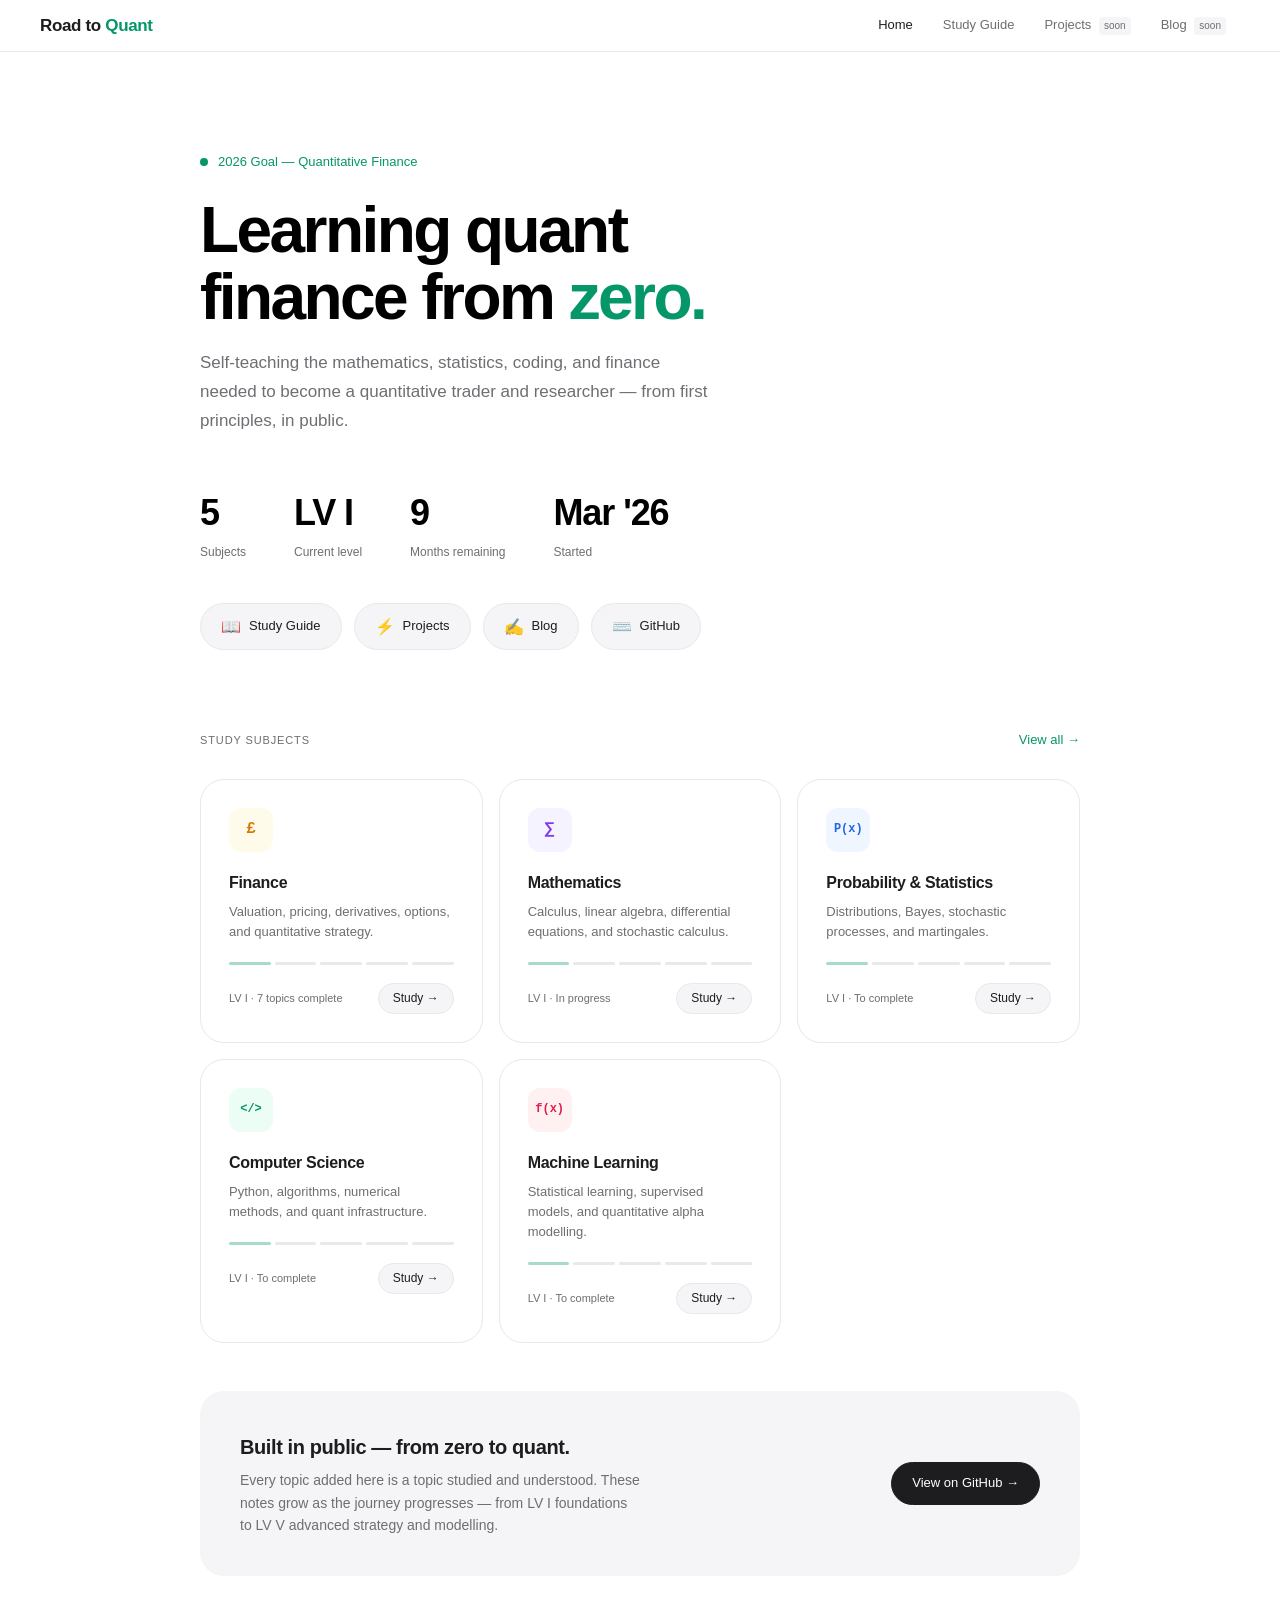
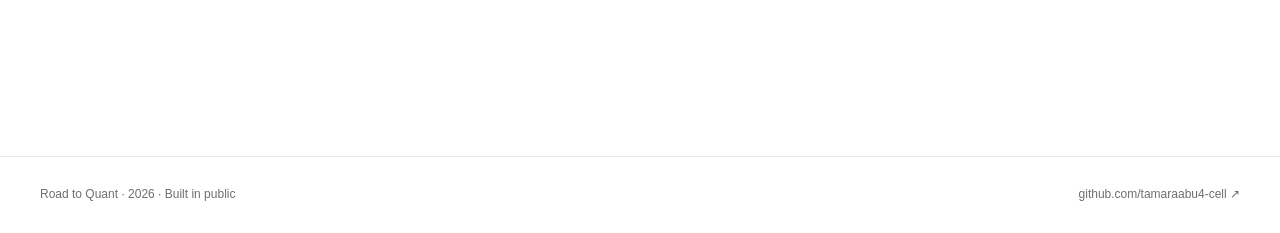
==== index.html @ a5d59e6a "updates" ====
<!DOCTYPE html>
<html lang="en">
<head>
<meta charset="UTF-8">
<meta name="viewport" content="width=device-width, initial-scale=1.0">
<title>Road to Quant — 2026</title>
<link rel="stylesheet" href="style.css">
<style>
  .hero { padding: 100px 0 80px; }
  .hero-kicker { display: flex; align-items: center; gap: 10px; margin-bottom: 24px; }
  .kicker-dot { width: 8px; height: 8px; border-radius: 50%; background: var(--green); }
  .kicker-text { font-size: 13px; font-weight: 500; color: var(--green); }
  .hero-sub { max-width: 520px; margin-top: 18px; }

  .stats-row { display: flex; gap: 48px; margin-top: 48px; flex-wrap: wrap; }
  .stat-item {}
  .stat-number { font-size: 36px; font-weight: 600; letter-spacing: -0.03em; color: var(--black); }
  .stat-label { font-size: 12px; color: var(--subtle); margin-top: 2px; }

  .subjects-section { padding: 0 0 100px; }
  .section-header { display: flex; align-items: baseline; justify-content: space-between; margin-bottom: 28px; }

  .subject-grid { display: grid; grid-template-columns: repeat(auto-fill, minmax(280px, 1fr)); gap: 16px; }
  .subject-card {
    background: var(--white);
    border: 0.5px solid var(--light);
    border-radius: var(--r-xl);
    padding: 28px;
    display: block;
    text-decoration: none;
    transition: box-shadow 0.2s, transform 0.2s, border-color 0.2s;
    cursor: pointer;
  }
  .subject-card:hover { box-shadow: var(--shadow-md); transform: translateY(-3px); border-color: var(--mid); }

  .s-icon {
    width: 44px; height: 44px;
    border-radius: 12px;
    display: flex; align-items: center; justify-content: center;
    font-size: 16px; font-weight: 600;
    font-family: var(--font-mono);
    margin-bottom: 18px;
  }
  .s-name { font-size: 16px; font-weight: 600; letter-spacing: -0.02em; margin-bottom: 6px; }
  .s-desc { font-size: 13px; color: var(--subtle); line-height: 1.55; margin-bottom: 20px; }

  .level-bar { display: flex; gap: 4px; margin-bottom: 18px; }
  .lv { height: 3px; flex: 1; border-radius: 2px; background: var(--light); }
  .lv.on { background: var(--green); }
  .lv.partial { background: var(--green); opacity: 0.35; }

  .s-foot { display: flex; align-items: center; justify-content: space-between; }
  .s-progress { font-size: 11px; color: var(--subtle); }
  .s-cta {
    font-size: 12px; font-weight: 500;
    color: var(--body); padding: 5px 14px;
    border: 0.5px solid var(--light);
    border-radius: 980px;
    background: var(--off-white);
    transition: background 0.15s;
  }
  .subject-card:hover .s-cta { background: var(--light); }

  .quick-links { display: flex; gap: 12px; flex-wrap: wrap; margin-top: 28px; }
  .quick-link {
    display: flex; align-items: center; gap: 8px;
    padding: 10px 20px;
    background: var(--off-white);
    border-radius: var(--r-xl);
    font-size: 13px; font-weight: 500;
    color: var(--body);
    border: 0.5px solid var(--light);
    transition: background 0.15s, border-color 0.15s;
    cursor: pointer;
  }
  .quick-link:hover { background: var(--light); border-color: var(--mid); }
  .ql-icon { font-size: 16px; }

  .callout {
    background: var(--off-white);
    border-radius: var(--r-xl);
    padding: 40px;
    display: flex;
    align-items: center;
    justify-content: space-between;
    gap: 24px;
    margin-bottom: 80px;
    flex-wrap: wrap;
  }
  .callout-text h3 { font-size: 20px; font-weight: 600; letter-spacing: -0.02em; margin-bottom: 6px; }
  .callout-text p { font-size: 14px; color: var(--subtle); max-width: 400px; line-height: 1.6; }
</style>
</head>
<body>

<!-- Navigation -->
<nav class="nav">
  <div class="nav-logo">Road to <span>Quant</span></div>
  <div class="nav-links">
    <a class="nav-link active" href="index.html">Home</a>
    <a class="nav-link" href="study-guide/study-guide.html">Study Guide</a>
    <a class="nav-link" href="projects.html">Projects <span class="nav-badge">soon</span></a>
    <a class="nav-link" href="blog.html">Blog <span class="nav-badge">soon</span></a>
  </div>
</nav>

<!-- Hero -->
<div class="container">
  <section class="hero">
    <div class="hero-kicker">
      <div class="kicker-dot"></div>
      <span class="kicker-text">2026 Goal — Quantitative Finance</span>
    </div>
    <h1 class="display">Learning quant<br>finance from <em>zero.</em></h1>
    <p class="body-lg hero-sub">
      Self-teaching the mathematics, statistics, coding, and finance needed to become a quantitative trader and researcher — from first principles, in public.
    </p>
    <div class="stats-row">
      <div class="stat-item">
        <div class="stat-number">5</div>
        <div class="stat-label">Subjects</div>
      </div>
      <div class="stat-item">
        <div class="stat-number">LV I</div>
        <div class="stat-label">Current level</div>
      </div>
      <div class="stat-item">
        <div class="stat-number">9</div>
        <div class="stat-label">Months remaining</div>
      </div>
      <div class="stat-item">
        <div class="stat-number">Mar '26</div>
        <div class="stat-label">Started</div>
      </div>
    </div>
    <div class="quick-links" style="margin-top:40px">
      <a class="quick-link" href="study-guide/study-guide.html"><span class="ql-icon">📖</span> Study Guide</a>
      <a class="quick-link" href="projects.html"><span class="ql-icon">⚡</span> Projects</a>
      <a class="quick-link" href="blog.html"><span class="ql-icon">✍️</span> Blog</a>
      <a class="quick-link" href="https://github.com/tamaraabu4-cell/quant-study-notes" target="_blank"><span class="ql-icon">⌨️</span> GitHub</a>
    </div>
  </section>
</div>

<!-- Subject Grid -->
<div class="container">
  <section class="subjects-section">
    <div class="section-header">
      <p class="label">Study subjects</p>
      <a href="study-guide/study-guide.html" style="font-size:13px;color:var(--green);font-weight:500">View all →</a>
    </div>

    <div class="subject-grid">

      <!-- Finance -->
      <a class="subject-card" href="study-guide/Finance/finance-lv1.html">
        <div class="s-icon" style="background:#fffbeb;color:#d97706">£</div>
        <div class="s-name">Finance</div>
        <div class="s-desc">Valuation, pricing, derivatives, options, and quantitative strategy.</div>
        <div class="level-bar">
          <div class="lv partial"></div>
          <div class="lv"></div>
          <div class="lv"></div>
          <div class="lv"></div>
          <div class="lv"></div>
        </div>
        <div class="s-foot">
          <span class="s-progress">LV I · 7 topics complete</span>
          <span class="s-cta">Study →</span>
        </div>
      </a>

      <!-- Maths -->
      <a class="subject-card" href="study-guide/Maths/maths-lv1.html">
        <div class="s-icon" style="background:#f5f3ff;color:#7c3aed">∑</div>
        <div class="s-name">Mathematics</div>
        <div class="s-desc">Calculus, linear algebra, differential equations, and stochastic calculus.</div>
        <div class="level-bar">
          <div class="lv partial"></div>
          <div class="lv"></div>
          <div class="lv"></div>
          <div class="lv"></div>
          <div class="lv"></div>
        </div>
        <div class="s-foot">
          <span class="s-progress">LV I · In progress</span>
          <span class="s-cta">Study →</span>
        </div>
      </a>

      <!-- Probability -->
      <a class="subject-card" href="study-guide/study-guide.html">
        <div class="s-icon" style="background:#eff6ff;color:#2563eb;font-size:12px">P(x)</div>
        <div class="s-name">Probability & Statistics</div>
        <div class="s-desc">Distributions, Bayes, stochastic processes, and martingales.</div>
        <div class="level-bar">
          <div class="lv partial"></div>
          <div class="lv"></div>
          <div class="lv"></div>
          <div class="lv"></div>
          <div class="lv"></div>
        </div>
        <div class="s-foot">
          <span class="s-progress">LV I · To complete</span>
          <span class="s-cta">Study →</span>
        </div>
      </a>

      <!-- CS -->
      <a class="subject-card" href="study-guide/study-guide.html">
        <div class="s-icon" style="background:#ecfdf5;color:#059669;font-size:12px">&lt;/&gt;</div>
        <div class="s-name">Computer Science</div>
        <div class="s-desc">Python, algorithms, numerical methods, and quant infrastructure.</div>
        <div class="level-bar">
          <div class="lv partial"></div>
          <div class="lv"></div>
          <div class="lv"></div>
          <div class="lv"></div>
          <div class="lv"></div>
        </div>
        <div class="s-foot">
          <span class="s-progress">LV I · To complete</span>
          <span class="s-cta">Study →</span>
        </div>
      </a>

      <!-- ML -->
      <a class="subject-card" href="study-guide/study-guide.html">
        <div class="s-icon" style="background:#fff1f2;color:#e11d48;font-size:12px">f(x)</div>
        <div class="s-name">Machine Learning</div>
        <div class="s-desc">Statistical learning, supervised models, and quantitative alpha modelling.</div>
        <div class="level-bar">
          <div class="lv partial"></div>
          <div class="lv"></div>
          <div class="lv"></div>
          <div class="lv"></div>
          <div class="lv"></div>
        </div>
        <div class="s-foot">
          <span class="s-progress">LV I · To complete</span>
          <span class="s-cta">Study →</span>
        </div>
      </a>

    </div>

    <!-- Callout -->
    <div class="callout" style="margin-top:48px">
      <div class="callout-text">
        <h3>Built in public — from zero to quant.</h3>
        <p>Every topic added here is a topic studied and understood. These notes grow as the journey progresses — from LV I foundations to LV V advanced strategy and modelling.</p>
      </div>
      <a class="btn btn-primary" href="https://github.com/tamaraabu4-cell/quant-study-notes" target="_blank">View on GitHub →</a>
    </div>

  </section>
</div>

<!-- Footer -->
<footer class="footer">
  <span>Road to Quant · 2026 · Built in public</span>
  <a href="https://github.com/tamaraabu4-cell/quant-study-notes" target="_blank">github.com/tamaraabu4-cell ↗</a>
</footer>

</body>
</html>
---- style.css ----
/* =====================================================
   Road to Quant — Shared Design System
   Apple-inspired: clean, minimal, intentional
   ===================================================== */



:root {
  --font:       'DM Sans', -apple-system, BlinkMacSystemFont, sans-serif;
  --font-mono:  'DM Mono', 'Courier New', monospace;

  --white:      #ffffff;
  --off-white:  #f5f5f7;
  --light:      #e8e8ed;
  --mid:        #d2d2d7;
  --subtle:     #6e6e73;
  --body:       #1d1d1f;
  --black:      #000000;

  --green:      #059669;
  --green-bg:   #ecfdf5;
  --green-dark: #065f46;

  --amber:      #d97706;
  --amber-bg:   #fffbeb;

  --blue:       #2563eb;
  --blue-bg:    #eff6ff;

  --purple:     #7c3aed;
  --purple-bg:  #f5f3ff;

  --red:        #dc2626;
  --red-bg:     #fef2f2;

  --r-sm:  6px;
  --r-md:  10px;
  --r-lg:  16px;
  --r-xl:  24px;

  --shadow-sm:  0 1px 2px rgba(0,0,0,0.05);
  --shadow-md:  0 4px 16px rgba(0,0,0,0.08);
  --shadow-lg:  0 12px 40px rgba(0,0,0,0.10);
}

@media (prefers-color-scheme: dark) {
  :root {
    --white:     #1c1c1e;
    --off-white: #2c2c2e;
    --light:     #3a3a3c;
    --mid:       #48484a;
    --subtle:    #98989d;
    --body:      #f5f5f7;
    --black:     #ffffff;
    --green-bg:  #022c22;
    --green:     #34d399;
    --green-dark:#6ee7b7;
    --amber-bg:  #1c1200;
    --blue-bg:   #0d1b3e;
    --purple-bg: #1e0e3e;
    --red-bg:    #1c0505;
  }
}

/* ── Reset ── */
*, *::before, *::after { box-sizing: border-box; margin: 0; padding: 0; }
html { scroll-behavior: smooth; }
body {
  font-family: var(--font);
  background: var(--white);
  color: var(--body);
  font-size: 15px;
  line-height: 1.6;
  -webkit-font-smoothing: antialiased;
}
a { color: inherit; text-decoration: none; }
button { font-family: var(--font); cursor: pointer; border: none; background: none; }
img { max-width: 100%; }

/* ── Navigation ── */
.nav {
  position: sticky;
  top: 0;
  z-index: 200;
  background: rgba(255,255,255,0.85);
  backdrop-filter: saturate(180%) blur(20px);
  -webkit-backdrop-filter: saturate(180%) blur(20px);
  border-bottom: 0.5px solid var(--light);
  height: 52px;
  display: flex;
  align-items: center;
  padding: 0 40px;
  gap: 0;
}
@media (prefers-color-scheme: dark) {
  .nav { background: rgba(28,28,30,0.85); }
}
.nav-logo {
  font-size: 17px;
  font-weight: 600;
  letter-spacing: -0.02em;
  color: var(--body);
  margin-right: auto;
}
.nav-logo span { color: var(--green); }
.nav-links { display: flex; gap: 2px; }
.nav-link {
  padding: 6px 14px;
  font-size: 13px;
  font-weight: 400;
  color: var(--subtle);
  border-radius: var(--r-md);
  transition: background 0.15s, color 0.15s;
}
.nav-link:hover { background: var(--off-white); color: var(--body); }
.nav-link.active { color: var(--body); font-weight: 500; }
.nav-badge {
  display: inline-block;
  font-size: 10px;
  padding: 1px 5px;
  border-radius: 4px;
  background: var(--off-white);
  color: var(--subtle);
  margin-left: 4px;
  vertical-align: middle;
}

/* ── Page container ── */
.container { max-width: 960px; margin: 0 auto; padding: 0 40px; }
.container-wide { max-width: 1100px; margin: 0 auto; padding: 0 40px; }

/* ── Section spacing ── */
.section { padding: 80px 0; }
.section-sm { padding: 48px 0; }

/* ── Typography ── */
.display {
  font-size: clamp(40px, 6vw, 64px);
  font-weight: 600;
  letter-spacing: -0.04em;
  line-height: 1.05;
  color: var(--black);
}
.display em { font-style: normal; color: var(--green); }
.headline {
  font-size: clamp(28px, 4vw, 40px);
  font-weight: 600;
  letter-spacing: -0.03em;
  line-height: 1.15;
  color: var(--black);
}
.title {
  font-size: 22px;
  font-weight: 600;
  letter-spacing: -0.02em;
  color: var(--body);
}
.label {
  font-size: 11px;
  font-weight: 500;
  text-transform: uppercase;
  letter-spacing: 0.08em;
  color: var(--subtle);
}
.body-lg { font-size: 17px; color: var(--subtle); line-height: 1.7; }
.body-sm { font-size: 13px; color: var(--subtle); line-height: 1.65; }

/* ── Cards ── */
.card {
  background: var(--white);
  border: 0.5px solid var(--light);
  border-radius: var(--r-xl);
  padding: 28px;
  transition: box-shadow 0.2s, transform 0.2s, border-color 0.2s;
}
.card:hover {
  box-shadow: var(--shadow-md);
  transform: translateY(-2px);
  border-color: var(--mid);
}
.card-sm {
  background: var(--off-white);
  border-radius: var(--r-lg);
  padding: 18px 20px;
}
.card-sm.white {
  background: var(--white);
  border: 0.5px solid var(--light);
}

/* ── Buttons ── */
.btn {
  display: inline-flex;
  align-items: center;
  gap: 6px;
  padding: 10px 20px;
  font-size: 13px;
  font-weight: 500;
  border-radius: 980px;
  border: 0.5px solid var(--light);
  background: var(--white);
  color: var(--body);
  transition: background 0.15s, border-color 0.15s, transform 0.1s;
  cursor: pointer;
}
.btn:hover { background: var(--off-white); border-color: var(--mid); transform: scale(0.99); }
.btn-primary {
  background: var(--body);
  color: var(--white);
  border-color: var(--body);
}
.btn-primary:hover { background: #3a3a3c; }
.btn-green {
  background: var(--green);
  color: white;
  border-color: var(--green);
}
.btn-green:hover { background: var(--green-dark); }

/* ── Tag / badge ── */
.tag {
  display: inline-block;
  font-size: 11px;
  font-weight: 500;
  padding: 3px 10px;
  border-radius: 980px;
  letter-spacing: 0.02em;
}
.tag-green  { background: var(--green-bg);  color: var(--green); }
.tag-amber  { background: var(--amber-bg);  color: var(--amber); }
.tag-blue   { background: var(--blue-bg);   color: var(--blue); }
.tag-purple { background: var(--purple-bg); color: var(--purple); }
.tag-subtle { background: var(--off-white); color: var(--subtle); }

/* ── Divider ── */
hr { border: none; border-top: 0.5px solid var(--light); margin: 32px 0; }

/* ── Footer ── */
.footer {
  border-top: 0.5px solid var(--light);
  padding: 28px 40px;
  display: flex;
  align-items: center;
  justify-content: space-between;
  font-size: 12px;
  color: var(--subtle);
}
.footer a:hover { color: var(--body); }

/* ── Subject colours ── */
.subject-finance { --c-bg: #fffbeb; --c-text: #d97706; }
.subject-maths   { --c-bg: #f5f3ff; --c-text: #7c3aed; }
.subject-stats   { --c-bg: #eff6ff; --c-text: #2563eb; }
.subject-cs      { --c-bg: #ecfdf5; --c-text: #059669; }
.subject-ml      { --c-bg: #fff1f2; --c-text: #e11d48; }

/* ── Study notes layout ── */
.study-shell {
  display: flex;
  min-height: calc(100vh - 52px);
}
.study-sidebar {
  width: 200px;
  flex-shrink: 0;
  border-right: 0.5px solid var(--light);
  padding: 24px 0;
  position: sticky;
  top: 52px;
  height: calc(100vh - 52px);
  overflow-y: auto;
  background: var(--white);
}
.sb-label {
  font-size: 10px;
  font-weight: 600;
  text-transform: uppercase;
  letter-spacing: 0.1em;
  color: var(--subtle);
  padding: 6px 20px 6px;
}
.sb-item {
  display: flex;
  align-items: center;
  gap: 9px;
  padding: 7px 20px;
  font-size: 13px;
  color: var(--subtle);
  cursor: pointer;
  border-left: 2px solid transparent;
  border-radius: 0;
  background: none;
  width: 100%;
  text-align: left;
  transition: color 0.12s, background 0.12s;
  line-height: 1.4;
}
.sb-item:hover { color: var(--body); background: var(--off-white); }
.sb-item.active {
  color: var(--body);
  font-weight: 500;
  border-left-color: var(--green);
  background: var(--off-white);
}
.sb-dot {
  width: 6px; height: 6px;
  border-radius: 50%;
  background: var(--mid);
  flex-shrink: 0;
}
.sb-item.active .sb-dot { background: var(--green); }
.sb-item.done .sb-dot { background: var(--green); opacity: 0.4; }

.study-content {
  flex: 1;
  padding: 32px 48px 64px;
  max-width: 760px;
  overflow-y: auto;
  max-height: calc(100vh - 52px);
}

/* ── Topic header ── */
.topic-eyebrow {
  display: flex;
  align-items: center;
  gap: 8px;
  margin-bottom: 10px;
}
.topic-title-lg {
  font-size: 28px;
  font-weight: 600;
  letter-spacing: -0.03em;
  margin-bottom: 6px;
  color: var(--black);
}
.progress-pips { display: flex; gap: 6px; margin-bottom: 28px; }
.pip {
  width: 8px; height: 8px;
  border-radius: 50%;
  cursor: pointer;
  transition: transform 0.15s;
  border: none;
  padding: 0;
}
.pip:hover { transform: scale(1.4); }

/* ── ELI5 block ── */
.eli5 {
  background: #fffbeb;
  border-left: 3px solid #f59e0b;
  border-radius: 0 var(--r-md) var(--r-md) 0;
  padding: 14px 18px;
  margin-bottom: 28px;
  font-size: 14px;
  line-height: 1.7;
  color: var(--body);
}
@media (prefers-color-scheme: dark) {
  .eli5 { background: #1c1200; }
}
.eli5-label {
  font-size: 10px;
  font-weight: 600;
  text-transform: uppercase;
  letter-spacing: 0.08em;
  color: #d97706;
  margin-bottom: 6px;
}

/* ── Section heading ── */
.sh {
  font-size: 13px;
  font-weight: 600;
  color: var(--body);
  margin: 28px 0 12px;
  padding-bottom: 6px;
  border-bottom: 0.5px solid var(--light);
  letter-spacing: -0.01em;
}

/* ── Flashcards ── */
.fc-grid {
  display: grid;
  grid-template-columns: repeat(auto-fill, minmax(200px, 1fr));
  gap: 10px;
  margin-bottom: 20px;
}
.fc {
  background: var(--off-white);
  border-radius: var(--r-lg);
  padding: 14px 16px;
  transition: box-shadow 0.15s;
}
.fc:hover { box-shadow: var(--shadow-sm); }
.fc-term {
  font-size: 12px;
  font-weight: 600;
  color: var(--body);
  margin-bottom: 6px;
}
.fc-def { font-size: 12px; color: var(--subtle); line-height: 1.55; }
.fc-eg {
  font-size: 11px;
  color: var(--subtle);
  margin-top: 8px;
  padding-top: 8px;
  border-top: 0.5px solid var(--light);
  font-style: italic;
  opacity: 0.8;
}

/* ── Formula ── */
.f-label { font-size: 11px; color: var(--subtle); text-align: center; margin-bottom: 5px; }
.f-box {
  background: var(--off-white);
  border-radius: var(--r-md);
  padding: 16px 20px;
  margin-bottom: 12px;
  font-family: var(--font-mono);
  font-size: 16px;
  text-align: center;
  color: var(--body);
  letter-spacing: 0.01em;
}

/* ── Var table ── */
.vt { width: 100%; font-size: 13px; border-collapse: collapse; margin-bottom: 20px; }
.vt td { padding: 7px 10px; border-bottom: 0.5px solid var(--light); vertical-align: top; }
.vt td:first-child {
  font-family: var(--font-mono);
  font-weight: 500;
  color: var(--blue);
  width: 60px;
  font-size: 12px;
}
.vt td:last-child { color: var(--subtle); }
.vt tr:last-child td { border-bottom: none; }

/* ── Comparison table ── */
.ct { width: 100%; font-size: 13px; border-collapse: collapse; margin: 12px 0 20px; }
.ct th {
  padding: 8px 12px;
  background: var(--off-white);
  font-weight: 500;
  font-size: 11px;
  text-align: left;
  border-bottom: 0.5px solid var(--light);
  color: var(--subtle);
  letter-spacing: 0.02em;
}
.ct td { padding: 8px 12px; border-bottom: 0.5px solid var(--light); color: var(--body); }
.ct tr:last-child td { border-bottom: none; }
.ct .highlight td {
  background: var(--green-bg);
  color: var(--green-dark);
  font-weight: 500;
}

/* ── Timeline ── */
.timeline {
  display: flex;
  align-items: center;
  margin: 20px 0;
  overflow-x: auto;
  padding-bottom: 4px;
}
.tl-node { display: flex; flex-direction: column; align-items: center; min-width: 80px; }
.tl-circle {
  width: 46px; height: 46px;
  border-radius: 50%;
  display: flex; align-items: center; justify-content: center;
  font-size: 11px; font-weight: 600;
}
.tl-lbl { font-size: 10px; color: var(--subtle); margin-top: 6px; }
.tl-val { font-size: 13px; font-weight: 600; margin-top: 2px; }
.tl-line { flex: 1; height: 1.5px; background: var(--light); margin-bottom: 32px; min-width: 28px; }
.tl-arr { color: var(--subtle); font-size: 14px; margin-bottom: 32px; }

/* ── Risk cards ── */
.risk-grid { display: grid; grid-template-columns: repeat(auto-fill, minmax(170px, 1fr)); gap: 10px; margin: 12px 0 20px; }
.risk-card { border-radius: var(--r-lg); padding: 14px 16px; }
.risk-title { font-size: 12px; font-weight: 600; margin-bottom: 5px; }
.risk-body { font-size: 11px; line-height: 1.55; }

/* ── Quant connection box ── */
.qbox {
  background: var(--purple-bg);
  border-radius: var(--r-lg);
  padding: 16px 18px;
  margin-top: 20px;
}
.qbox-label {
  font-size: 10px;
  font-weight: 600;
  text-transform: uppercase;
  letter-spacing: 0.08em;
  color: var(--purple);
  margin-bottom: 8px;
}
.qbox-body { font-size: 12px; color: var(--subtle); line-height: 1.6; margin-bottom: 10px; }
.qtag {
  display: inline-block;
  font-size: 11px;
  padding: 3px 9px;
  border-radius: 980px;
  background: var(--purple-bg);
  color: var(--purple);
  border: 0.5px solid rgba(124,58,237,0.2);
  margin: 2px;
}

/* ── Calculator ── */
.calc-block { background: var(--off-white); border-radius: var(--r-lg); padding: 20px; margin-bottom: 20px; }
.calc-row { display: flex; align-items: center; gap: 14px; margin-bottom: 12px; }
.calc-row:last-of-type { margin-bottom: 0; }
.calc-lbl { font-size: 12px; color: var(--subtle); min-width: 120px; }
.calc-out { font-size: 13px; font-weight: 600; color: var(--body); min-width: 70px; text-align: right; }

input[type=range] {
  flex: 1;
  -webkit-appearance: none;
  height: 3px;
  border-radius: 2px;
  background: var(--mid);
  outline: none;
  cursor: pointer;
}
input[type=range]::-webkit-slider-thumb {
  -webkit-appearance: none;
  width: 18px; height: 18px;
  border-radius: 50%;
  background: var(--body);
  cursor: pointer;
  box-shadow: 0 1px 4px rgba(0,0,0,0.2);
}
input[type=range]::-moz-range-thumb {
  width: 18px; height: 18px;
  border-radius: 50%;
  background: var(--body);
  border: none;
  cursor: pointer;
}

.result-strip {
  display: flex;
  align-items: baseline;
  gap: 10px;
  background: var(--green-bg);
  border-radius: var(--r-md);
  padding: 14px 18px;
  margin-top: 14px;
}
.result-label { font-size: 12px; color: var(--green); }
.result-value { font-size: 30px; font-weight: 600; color: var(--green-dark); letter-spacing: -0.03em; }

.results-3 { display: grid; grid-template-columns: repeat(3, 1fr); gap: 10px; margin-top: 14px; }
.r3 { border-radius: var(--r-md); padding: 12px 14px; }
.r3-label { font-size: 11px; margin-bottom: 4px; }
.r3-value { font-size: 20px; font-weight: 600; letter-spacing: -0.02em; }

/* cashflow table */
.cft { width: 100%; font-size: 13px; border-collapse: collapse; margin: 12px 0 20px; }
.cft th { padding: 7px 10px; background: var(--off-white); font-size: 11px; font-weight: 500; color: var(--subtle); text-align: left; border-bottom: 0.5px solid var(--light); }
.cft td { padding: 7px 10px; border-bottom: 0.5px solid var(--light); }
.cft tr:last-child td { border-bottom: none; }
.cft .pos td:last-child { color: var(--green); font-weight: 500; }
.cft .neg td:last-child { color: var(--red); font-weight: 500; }

/* ── Responsive ── */
@media (max-width: 700px) {
  .container, .container-wide { padding: 0 20px; }
  .nav { padding: 0 20px; }
  .footer { padding: 20px; flex-direction: column; gap: 8px; text-align: center; }
  .study-sidebar { display: none; }
  .study-content { padding: 24px 20px 48px; }
  .results-3 { grid-template-columns: 1fr; }
}
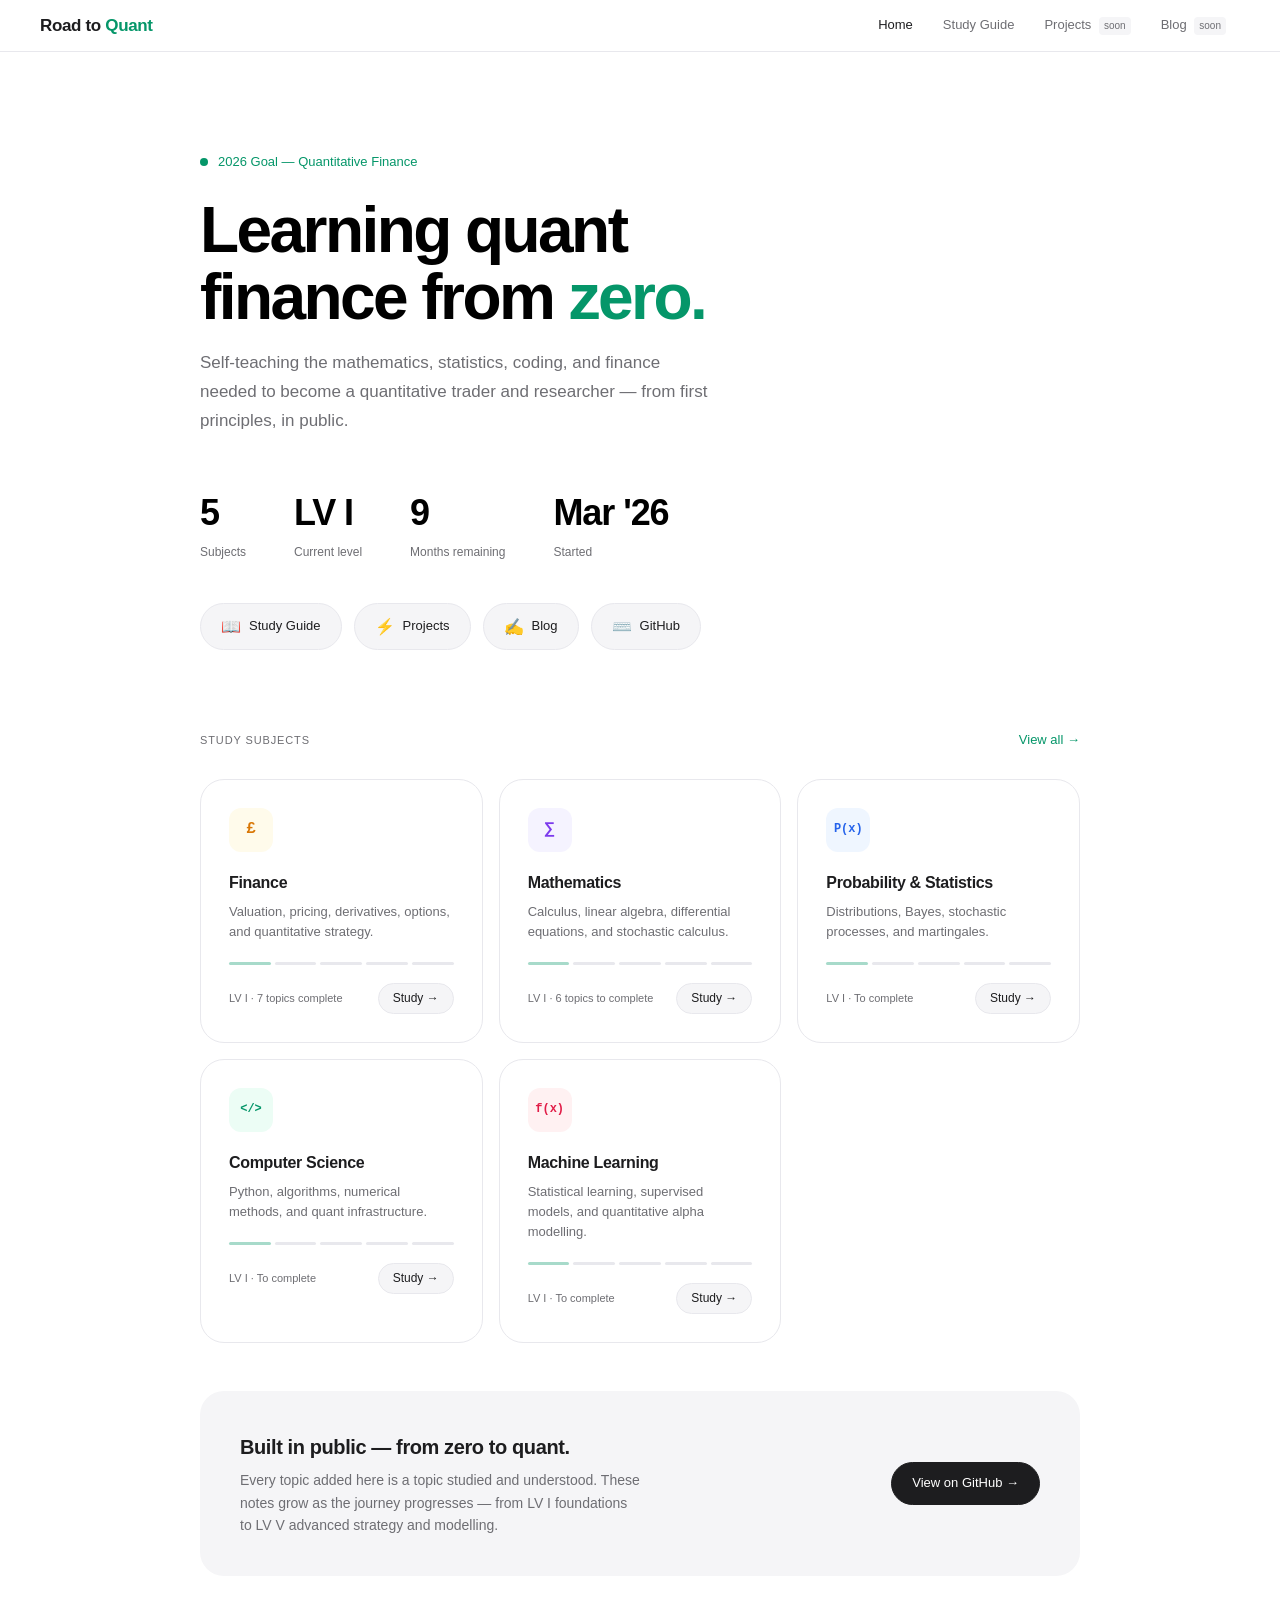
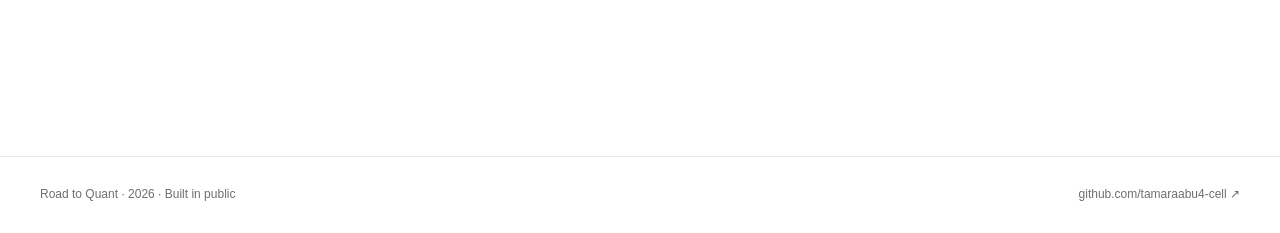
==== commit ac1098a8: "add turtle soup project page" ====
--- a/index.html
+++ b/index.html
@@ -183,7 +183,7 @@
           <div class="lv"></div>
         </div>
         <div class="s-foot">
-          <span class="s-progress">LV I · In progress</span>
+          <span class="s-progress">LV I · 6 topics to complete</span>
           <span class="s-cta">Study →</span>
         </div>
       </a>
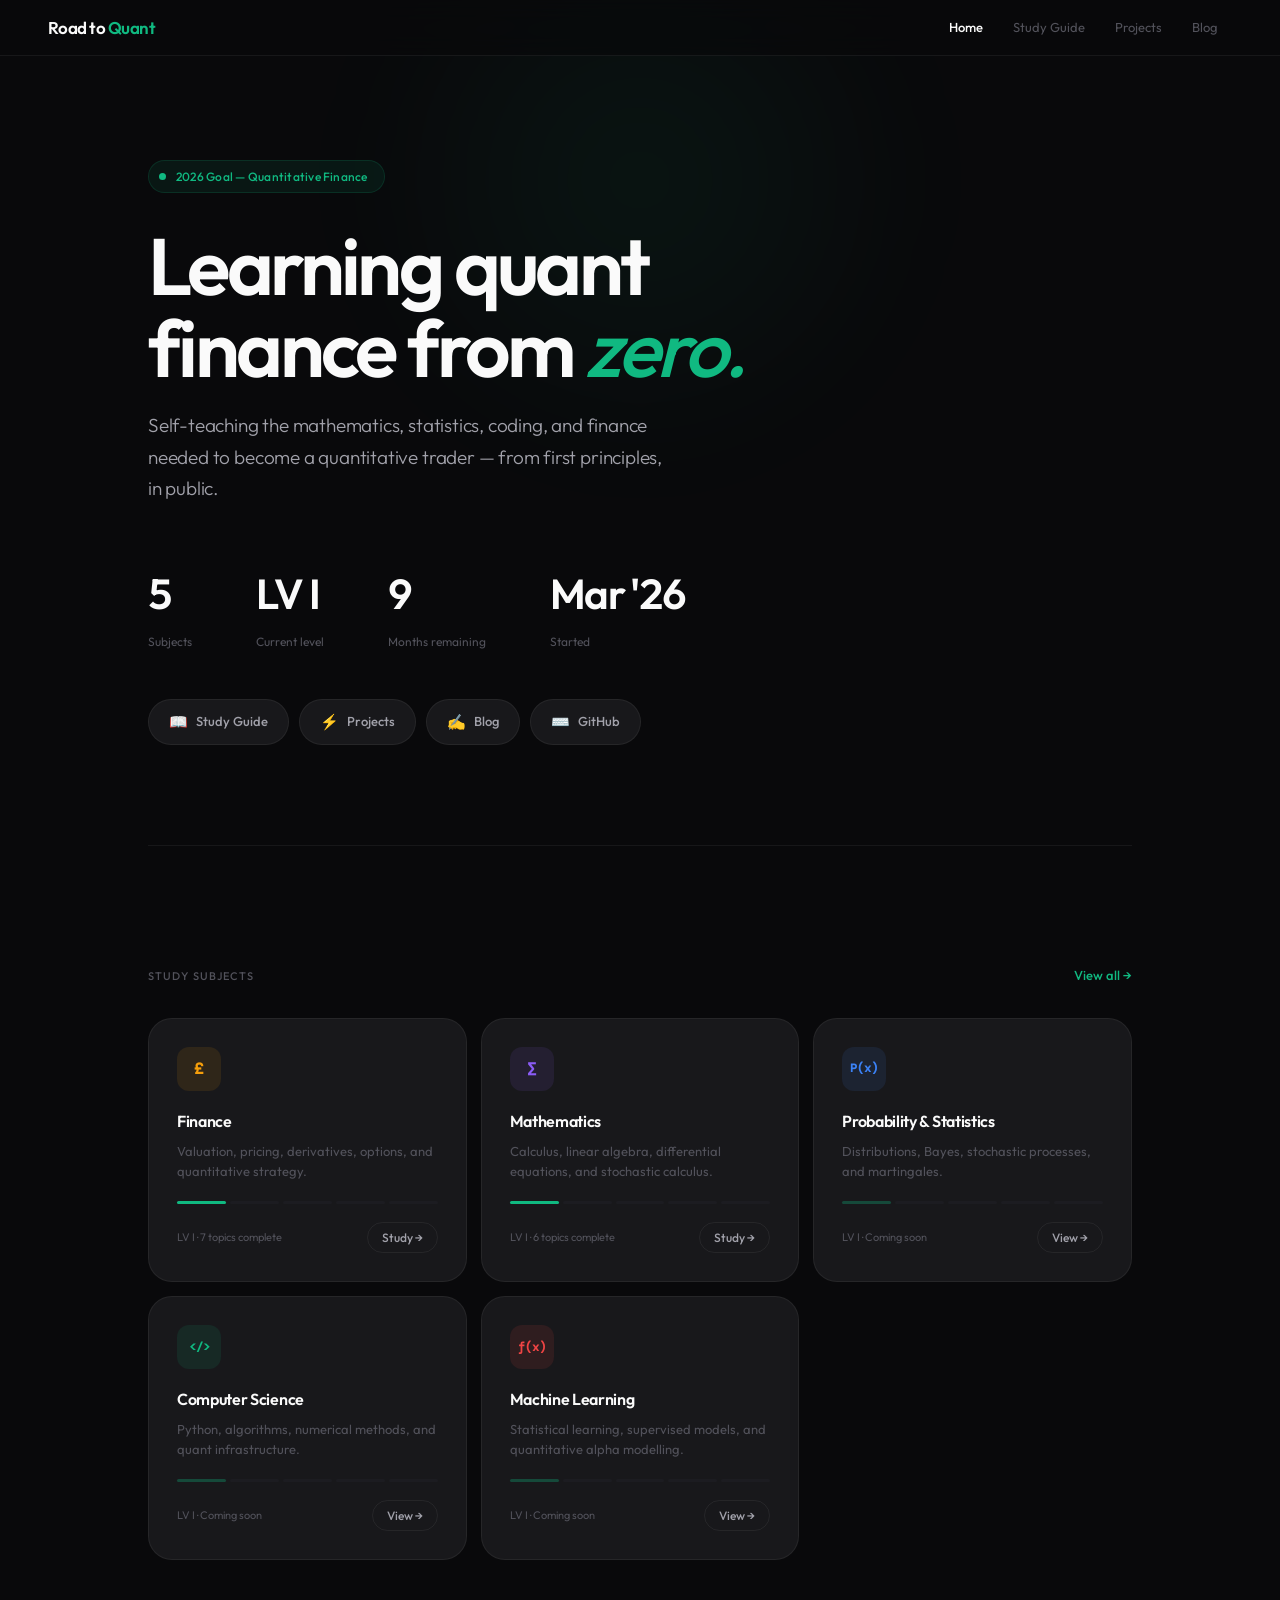
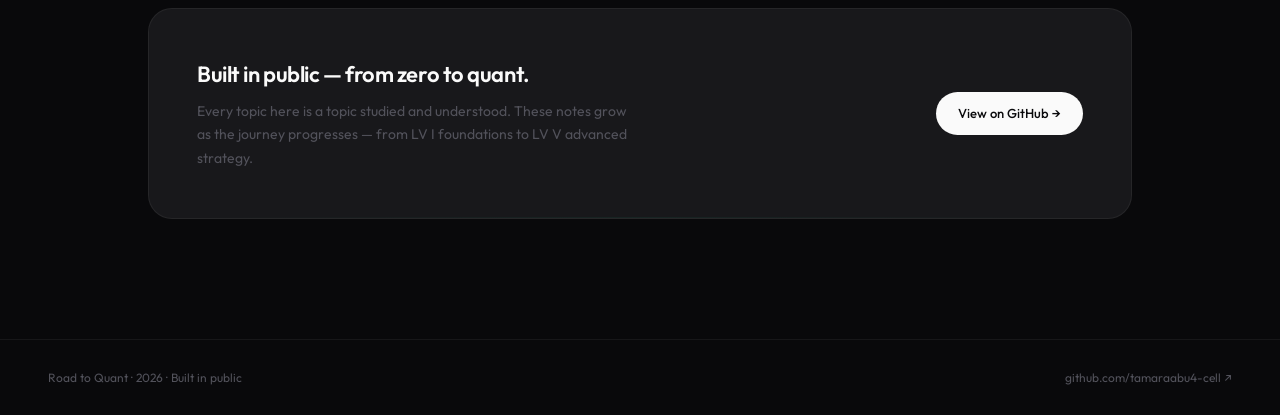
==== commit 361a7070: "making the website more efficient" ====
--- a/index.html
+++ b/index.html
@@ -4,263 +4,205 @@
 <meta charset="UTF-8">
 <meta name="viewport" content="width=device-width, initial-scale=1.0">
 <title>Road to Quant — 2026</title>
-<link rel="stylesheet" href="style.css">
+<link rel="preconnect" href="https://fonts.googleapis.com">
+<link rel="preconnect" href="https://fonts.gstatic.com" crossorigin>
+<link href="https://fonts.googleapis.com/css2?family=Outfit:wght@300;400;500;600;700&family=DM+Mono:wght@400;500&display=swap" rel="stylesheet">
 <style>
-  .hero { padding: 100px 0 80px; }
-  .hero-kicker { display: flex; align-items: center; gap: 10px; margin-bottom: 24px; }
-  .kicker-dot { width: 8px; height: 8px; border-radius: 50%; background: var(--green); }
-  .kicker-text { font-size: 13px; font-weight: 500; color: var(--green); }
-  .hero-sub { max-width: 520px; margin-top: 18px; }
-
-  .stats-row { display: flex; gap: 48px; margin-top: 48px; flex-wrap: wrap; }
-  .stat-item {}
-  .stat-number { font-size: 36px; font-weight: 600; letter-spacing: -0.03em; color: var(--black); }
-  .stat-label { font-size: 12px; color: var(--subtle); margin-top: 2px; }
-
-  .subjects-section { padding: 0 0 100px; }
-  .section-header { display: flex; align-items: baseline; justify-content: space-between; margin-bottom: 28px; }
-
-  .subject-grid { display: grid; grid-template-columns: repeat(auto-fill, minmax(280px, 1fr)); gap: 16px; }
-  .subject-card {
-    background: var(--white);
-    border: 0.5px solid var(--light);
-    border-radius: var(--r-xl);
-    padding: 28px;
-    display: block;
-    text-decoration: none;
-    transition: box-shadow 0.2s, transform 0.2s, border-color 0.2s;
-    cursor: pointer;
-  }
-  .subject-card:hover { box-shadow: var(--shadow-md); transform: translateY(-3px); border-color: var(--mid); }
-
-  .s-icon {
-    width: 44px; height: 44px;
-    border-radius: 12px;
-    display: flex; align-items: center; justify-content: center;
-    font-size: 16px; font-weight: 600;
-    font-family: var(--font-mono);
-    margin-bottom: 18px;
-  }
-  .s-name { font-size: 16px; font-weight: 600; letter-spacing: -0.02em; margin-bottom: 6px; }
-  .s-desc { font-size: 13px; color: var(--subtle); line-height: 1.55; margin-bottom: 20px; }
-
-  .level-bar { display: flex; gap: 4px; margin-bottom: 18px; }
-  .lv { height: 3px; flex: 1; border-radius: 2px; background: var(--light); }
-  .lv.on { background: var(--green); }
-  .lv.partial { background: var(--green); opacity: 0.35; }
-
-  .s-foot { display: flex; align-items: center; justify-content: space-between; }
-  .s-progress { font-size: 11px; color: var(--subtle); }
-  .s-cta {
-    font-size: 12px; font-weight: 500;
-    color: var(--body); padding: 5px 14px;
-    border: 0.5px solid var(--light);
-    border-radius: 980px;
-    background: var(--off-white);
-    transition: background 0.15s;
-  }
-  .subject-card:hover .s-cta { background: var(--light); }
-
-  .quick-links { display: flex; gap: 12px; flex-wrap: wrap; margin-top: 28px; }
-  .quick-link {
-    display: flex; align-items: center; gap: 8px;
-    padding: 10px 20px;
-    background: var(--off-white);
-    border-radius: var(--r-xl);
-    font-size: 13px; font-weight: 500;
-    color: var(--body);
-    border: 0.5px solid var(--light);
-    transition: background 0.15s, border-color 0.15s;
-    cursor: pointer;
-  }
-  .quick-link:hover { background: var(--light); border-color: var(--mid); }
-  .ql-icon { font-size: 16px; }
-
-  .callout {
-    background: var(--off-white);
-    border-radius: var(--r-xl);
-    padding: 40px;
-    display: flex;
-    align-items: center;
-    justify-content: space-between;
-    gap: 24px;
-    margin-bottom: 80px;
-    flex-wrap: wrap;
-  }
-  .callout-text h3 { font-size: 20px; font-weight: 600; letter-spacing: -0.02em; margin-bottom: 6px; }
-  .callout-text p { font-size: 14px; color: var(--subtle); max-width: 400px; line-height: 1.6; }
+:root {
+  --font: 'Outfit', -apple-system, BlinkMacSystemFont, sans-serif;
+  --mono: 'DM Mono', 'Courier New', monospace;
+  --bg:       #09090b;
+  --bg2:      #131316;
+  --bg3:      #1c1c21;
+  --surface:  #18181b;
+  --border:   rgba(255,255,255,0.06);
+  --border-h: rgba(255,255,255,0.12);
+  --tx1:      #fafafa;
+  --tx2:      #a1a1aa;
+  --tx3:      #52525b;
+  --green:    #10b981;
+  --green-glow: rgba(16,185,129,0.15);
+  --green-dim:  rgba(16,185,129,0.08);
+  --r: 10px; --r-lg: 16px; --r-xl: 24px;
+}
+*,*::before,*::after{box-sizing:border-box;margin:0;padding:0}
+html{scroll-behavior:smooth}
+body{font-family:var(--font);background:var(--bg);color:var(--tx1);font-size:15px;line-height:1.6;-webkit-font-smoothing:antialiased;overflow-x:hidden}
+a{color:inherit;text-decoration:none}
+button{font-family:var(--font);cursor:pointer;border:none;background:none}
+
+.reveal{opacity:0;transform:translateY(28px);transition:opacity 0.7s cubic-bezier(0.16,1,0.3,1),transform 0.7s cubic-bezier(0.16,1,0.3,1)}
+.reveal.visible{opacity:1;transform:translateY(0)}
+.reveal-d1{transition-delay:0.08s}
+.reveal-d2{transition-delay:0.16s}
+.reveal-d3{transition-delay:0.24s}
+.reveal-d4{transition-delay:0.32s}
+
+.nav{position:fixed;top:0;left:0;right:0;z-index:200;background:rgba(9,9,11,0.7);backdrop-filter:saturate(180%) blur(20px);-webkit-backdrop-filter:saturate(180%) blur(20px);border-bottom:0.5px solid var(--border);height:56px;display:flex;align-items:center;padding:0 clamp(20px,4vw,48px)}
+.nav-logo{font-size:17px;font-weight:600;letter-spacing:-0.03em;margin-right:auto}.nav-logo span{color:var(--green)}
+.nav-links{display:flex;gap:2px}
+.nav-link{padding:7px 14px;font-size:13px;font-weight:400;color:var(--tx3);border-radius:var(--r);transition:color 0.2s,background 0.2s}
+.nav-link:hover{background:rgba(255,255,255,0.04);color:var(--tx2)}
+.nav-link.active{color:var(--tx1);font-weight:500}
+
+.container{max-width:1080px;margin:0 auto;padding:0 clamp(20px,4vw,48px)}
+
+.hero{padding:160px 0 100px;position:relative}
+.hero::before{content:'';position:absolute;top:-120px;left:50%;transform:translateX(-50%);width:600px;height:600px;background:radial-gradient(circle,var(--green-glow) 0%,transparent 70%);pointer-events:none;opacity:0.5;filter:blur(60px)}
+.hero-kicker{display:inline-flex;align-items:center;gap:10px;padding:6px 16px 6px 10px;background:var(--green-dim);border:0.5px solid rgba(16,185,129,0.15);border-radius:980px;margin-bottom:32px}
+.kicker-dot{width:7px;height:7px;border-radius:50%;background:var(--green);animation:pulse 2.5s ease-in-out infinite}
+@keyframes pulse{0%,100%{opacity:1;transform:scale(1)}50%{opacity:0.5;transform:scale(0.85)}}
+.kicker-text{font-size:12px;font-weight:500;color:var(--green);letter-spacing:0.02em}
+.hero-headline{font-size:clamp(44px,7vw,80px);font-weight:600;letter-spacing:-0.045em;line-height:1.02;max-width:700px}
+.hero-headline em{font-style:italic;color:var(--green);font-weight:500}
+.hero-sub{font-size:clamp(16px,2vw,19px);font-weight:300;color:var(--tx2);line-height:1.65;max-width:520px;margin-top:22px;letter-spacing:-0.01em}
+.stats-row{display:flex;gap:clamp(28px,5vw,64px);margin-top:56px;flex-wrap:wrap}
+.stat-number{font-size:clamp(28px,4vw,42px);font-weight:600;letter-spacing:-0.04em;font-variant-numeric:tabular-nums}
+.stat-label{font-size:12px;color:var(--tx3);margin-top:4px;font-weight:400}
+.quick-links{display:flex;gap:10px;flex-wrap:wrap;margin-top:48px}
+.quick-link{display:inline-flex;align-items:center;gap:8px;padding:10px 20px;font-size:13px;font-weight:500;color:var(--tx2);background:var(--surface);border:0.5px solid var(--border);border-radius:980px;transition:border-color 0.2s,color 0.2s,background 0.2s}
+.quick-link:hover{border-color:var(--border-h);color:var(--tx1);background:var(--bg3)}
+.ql-icon{font-size:15px}
+
+.section{padding:0 0 120px}
+.section-header{display:flex;align-items:baseline;justify-content:space-between;margin-bottom:32px}
+.section-label{font-size:11px;font-weight:500;text-transform:uppercase;letter-spacing:0.1em;color:var(--tx3)}
+.section-link{font-size:13px;color:var(--green);font-weight:500;transition:opacity 0.15s}
+.section-link:hover{opacity:0.7}
+
+.subject-grid{display:grid;grid-template-columns:repeat(auto-fill,minmax(260px,1fr));gap:14px}
+.subject-card{background:var(--surface);border:0.5px solid var(--border);border-radius:var(--r-xl);padding:28px;display:block;transition:border-color 0.25s,transform 0.25s,box-shadow 0.25s;position:relative;overflow:hidden}
+.subject-card::before{content:'';position:absolute;top:0;left:0;right:0;height:1px;background:linear-gradient(90deg,transparent,rgba(255,255,255,0.06),transparent);opacity:0;transition:opacity 0.25s}
+.subject-card:hover{border-color:var(--border-h);transform:translateY(-3px);box-shadow:0 16px 48px -12px rgba(0,0,0,0.5)}
+.subject-card:hover::before{opacity:1}
+.s-icon{width:44px;height:44px;border-radius:12px;display:flex;align-items:center;justify-content:center;font-size:16px;font-weight:600;font-family:var(--mono);margin-bottom:18px}
+.s-name{font-size:16px;font-weight:600;letter-spacing:-0.02em;margin-bottom:6px}
+.s-desc{font-size:13px;color:var(--tx3);line-height:1.55;margin-bottom:20px}
+.level-bar{display:flex;gap:4px;margin-bottom:18px}
+.lv{height:3px;flex:1;border-radius:2px;background:var(--bg3)}
+.lv.on{background:var(--green)}.lv.partial{background:var(--green);opacity:0.3}
+.s-foot{display:flex;align-items:center;justify-content:space-between}
+.s-progress{font-size:11px;color:var(--tx3)}
+.s-cta{font-size:12px;font-weight:500;color:var(--tx2);padding:5px 14px;border:0.5px solid var(--border);border-radius:980px;background:transparent;transition:background 0.15s,color 0.15s,border-color 0.15s}
+.subject-card:hover .s-cta{background:rgba(255,255,255,0.04);color:var(--tx1);border-color:var(--border-h)}
+
+.callout{background:var(--surface);border:0.5px solid var(--border);border-radius:var(--r-xl);padding:48px;display:flex;align-items:center;justify-content:space-between;gap:24px;flex-wrap:wrap;position:relative;overflow:hidden}
+.callout::after{content:'';position:absolute;bottom:0;left:48px;right:48px;height:1px;background:linear-gradient(90deg,transparent,var(--green-dim),transparent)}
+.callout-text h3{font-size:22px;font-weight:600;letter-spacing:-0.02em;margin-bottom:8px}
+.callout-text p{font-size:14px;color:var(--tx3);max-width:440px;line-height:1.65}
+.btn{display:inline-flex;align-items:center;gap:6px;padding:11px 22px;font-size:13px;font-weight:500;border-radius:980px;transition:all 0.2s;cursor:pointer}
+.btn-primary{background:var(--tx1);color:var(--bg);border:none}
+.btn-primary:hover{background:#d4d4d8;transform:scale(0.98)}
+
+.divider{width:100%;height:0.5px;background:var(--border);margin:0 0 120px}
+
+.footer{border-top:0.5px solid var(--border);padding:28px clamp(20px,4vw,48px);display:flex;align-items:center;justify-content:space-between;font-size:12px;color:var(--tx3)}
+.footer a{transition:color 0.15s}.footer a:hover{color:var(--tx1)}
+
+@media(max-width:700px){.hero{padding:120px 0 60px}.stats-row{gap:24px}.callout{padding:28px}.footer{padding:20px;flex-direction:column;gap:8px;text-align:center}}
+@media(max-width:480px){.nav-links{display:none}}
 </style>
 </head>
 <body>
 
-<!-- Navigation -->
 <nav class="nav">
   <div class="nav-logo">Road to <span>Quant</span></div>
   <div class="nav-links">
     <a class="nav-link active" href="index.html">Home</a>
     <a class="nav-link" href="study-guide/study-guide.html">Study Guide</a>
-    <a class="nav-link" href="projects.html">Projects <span class="nav-badge">soon</span></a>
-    <a class="nav-link" href="blog.html">Blog <span class="nav-badge">soon</span></a>
+    <a class="nav-link" href="projects/projects.html">Projects</a>
+    <a class="nav-link" href="blog/blog.html">Blog</a>
   </div>
 </nav>
 
-<!-- Hero -->
 <div class="container">
   <section class="hero">
-    <div class="hero-kicker">
+    <div class="hero-kicker reveal">
       <div class="kicker-dot"></div>
       <span class="kicker-text">2026 Goal — Quantitative Finance</span>
     </div>
-    <h1 class="display">Learning quant<br>finance from <em>zero.</em></h1>
-    <p class="body-lg hero-sub">
-      Self-teaching the mathematics, statistics, coding, and finance needed to become a quantitative trader and researcher — from first principles, in public.
-    </p>
-    <div class="stats-row">
-      <div class="stat-item">
-        <div class="stat-number">5</div>
-        <div class="stat-label">Subjects</div>
-      </div>
-      <div class="stat-item">
-        <div class="stat-number">LV I</div>
-        <div class="stat-label">Current level</div>
-      </div>
-      <div class="stat-item">
-        <div class="stat-number">9</div>
-        <div class="stat-label">Months remaining</div>
-      </div>
-      <div class="stat-item">
-        <div class="stat-number">Mar '26</div>
-        <div class="stat-label">Started</div>
-      </div>
-    </div>
-    <div class="quick-links" style="margin-top:40px">
+    <h1 class="hero-headline reveal reveal-d1">Learning quant<br>finance from <em>zero.</em></h1>
+    <p class="hero-sub reveal reveal-d2">Self-teaching the mathematics, statistics, coding, and finance needed to become a quantitative trader — from first principles, in public.</p>
+    <div class="stats-row reveal reveal-d3">
+      <div><div class="stat-number">5</div><div class="stat-label">Subjects</div></div>
+      <div><div class="stat-number">LV I</div><div class="stat-label">Current level</div></div>
+      <div><div class="stat-number">9</div><div class="stat-label">Months remaining</div></div>
+      <div><div class="stat-number">Mar '26</div><div class="stat-label">Started</div></div>
+    </div>
+    <div class="quick-links reveal reveal-d4">
       <a class="quick-link" href="study-guide/study-guide.html"><span class="ql-icon">📖</span> Study Guide</a>
-      <a class="quick-link" href="projects.html"><span class="ql-icon">⚡</span> Projects</a>
-      <a class="quick-link" href="blog.html"><span class="ql-icon">✍️</span> Blog</a>
+      <a class="quick-link" href="projects/projects.html"><span class="ql-icon">⚡</span> Projects</a>
+      <a class="quick-link" href="blog/blog.html"><span class="ql-icon">✍️</span> Blog</a>
       <a class="quick-link" href="https://github.com/tamaraabu4-cell/quant-study-notes" target="_blank"><span class="ql-icon">⌨️</span> GitHub</a>
     </div>
   </section>
 </div>
 
-<!-- Subject Grid -->
+<div class="container"><div class="divider"></div></div>
+
 <div class="container">
-  <section class="subjects-section">
-    <div class="section-header">
-      <p class="label">Study subjects</p>
-      <a href="study-guide/study-guide.html" style="font-size:13px;color:var(--green);font-weight:500">View all →</a>
-    </div>
-
+  <section class="section">
+    <div class="section-header reveal">
+      <span class="section-label">Study subjects</span>
+      <a class="section-link" href="study-guide/study-guide.html">View all →</a>
+    </div>
     <div class="subject-grid">
-
-      <!-- Finance -->
-      <a class="subject-card" href="study-guide/Finance/finance-lv1.html">
-        <div class="s-icon" style="background:#fffbeb;color:#d97706">£</div>
+      <a class="subject-card reveal reveal-d1" href="study-guide/Finance/finance-lv1.html">
+        <div class="s-icon" style="background:rgba(245,158,11,0.1);color:#f59e0b">£</div>
         <div class="s-name">Finance</div>
         <div class="s-desc">Valuation, pricing, derivatives, options, and quantitative strategy.</div>
-        <div class="level-bar">
-          <div class="lv partial"></div>
-          <div class="lv"></div>
-          <div class="lv"></div>
-          <div class="lv"></div>
-          <div class="lv"></div>
-        </div>
-        <div class="s-foot">
-          <span class="s-progress">LV I · 7 topics complete</span>
-          <span class="s-cta">Study →</span>
-        </div>
-      </a>
-
-      <!-- Maths -->
-      <a class="subject-card" href="study-guide/Maths/maths-lv1.html">
-        <div class="s-icon" style="background:#f5f3ff;color:#7c3aed">∑</div>
+        <div class="level-bar"><div class="lv on"></div><div class="lv"></div><div class="lv"></div><div class="lv"></div><div class="lv"></div></div>
+        <div class="s-foot"><span class="s-progress">LV I · 7 topics complete</span><span class="s-cta">Study →</span></div>
+      </a>
+      <a class="subject-card reveal reveal-d2" href="study-guide/Maths/maths-lv1.html">
+        <div class="s-icon" style="background:rgba(139,92,246,0.1);color:#8b5cf6">∑</div>
         <div class="s-name">Mathematics</div>
         <div class="s-desc">Calculus, linear algebra, differential equations, and stochastic calculus.</div>
-        <div class="level-bar">
-          <div class="lv partial"></div>
-          <div class="lv"></div>
-          <div class="lv"></div>
-          <div class="lv"></div>
-          <div class="lv"></div>
-        </div>
-        <div class="s-foot">
-          <span class="s-progress">LV I · 6 topics to complete</span>
-          <span class="s-cta">Study →</span>
-        </div>
-      </a>
-
-      <!-- Probability -->
-      <a class="subject-card" href="study-guide/study-guide.html">
-        <div class="s-icon" style="background:#eff6ff;color:#2563eb;font-size:12px">P(x)</div>
+        <div class="level-bar"><div class="lv on"></div><div class="lv"></div><div class="lv"></div><div class="lv"></div><div class="lv"></div></div>
+        <div class="s-foot"><span class="s-progress">LV I · 6 topics complete</span><span class="s-cta">Study →</span></div>
+      </a>
+      <a class="subject-card reveal reveal-d3" href="study-guide/study-guide.html">
+        <div class="s-icon" style="background:rgba(59,130,246,0.1);color:#3b82f6;font-size:12px">P(x)</div>
         <div class="s-name">Probability & Statistics</div>
         <div class="s-desc">Distributions, Bayes, stochastic processes, and martingales.</div>
-        <div class="level-bar">
-          <div class="lv partial"></div>
-          <div class="lv"></div>
-          <div class="lv"></div>
-          <div class="lv"></div>
-          <div class="lv"></div>
-        </div>
-        <div class="s-foot">
-          <span class="s-progress">LV I · To complete</span>
-          <span class="s-cta">Study →</span>
-        </div>
-      </a>
-
-      <!-- CS -->
-      <a class="subject-card" href="study-guide/study-guide.html">
-        <div class="s-icon" style="background:#ecfdf5;color:#059669;font-size:12px">&lt;/&gt;</div>
+        <div class="level-bar"><div class="lv partial"></div><div class="lv"></div><div class="lv"></div><div class="lv"></div><div class="lv"></div></div>
+        <div class="s-foot"><span class="s-progress">LV I · Coming soon</span><span class="s-cta">View →</span></div>
+      </a>
+      <a class="subject-card reveal reveal-d1" href="study-guide/study-guide.html">
+        <div class="s-icon" style="background:rgba(16,185,129,0.1);color:#10b981;font-size:12px">&lt;/&gt;</div>
         <div class="s-name">Computer Science</div>
         <div class="s-desc">Python, algorithms, numerical methods, and quant infrastructure.</div>
-        <div class="level-bar">
-          <div class="lv partial"></div>
-          <div class="lv"></div>
-          <div class="lv"></div>
-          <div class="lv"></div>
-          <div class="lv"></div>
-        </div>
-        <div class="s-foot">
-          <span class="s-progress">LV I · To complete</span>
-          <span class="s-cta">Study →</span>
-        </div>
-      </a>
-
-      <!-- ML -->
-      <a class="subject-card" href="study-guide/study-guide.html">
-        <div class="s-icon" style="background:#fff1f2;color:#e11d48;font-size:12px">f(x)</div>
+        <div class="level-bar"><div class="lv partial"></div><div class="lv"></div><div class="lv"></div><div class="lv"></div><div class="lv"></div></div>
+        <div class="s-foot"><span class="s-progress">LV I · Coming soon</span><span class="s-cta">View →</span></div>
+      </a>
+      <a class="subject-card reveal reveal-d2" href="study-guide/study-guide.html">
+        <div class="s-icon" style="background:rgba(239,68,68,0.1);color:#ef4444;font-size:12px">f(x)</div>
         <div class="s-name">Machine Learning</div>
         <div class="s-desc">Statistical learning, supervised models, and quantitative alpha modelling.</div>
-        <div class="level-bar">
-          <div class="lv partial"></div>
-          <div class="lv"></div>
-          <div class="lv"></div>
-          <div class="lv"></div>
-          <div class="lv"></div>
-        </div>
-        <div class="s-foot">
-          <span class="s-progress">LV I · To complete</span>
-          <span class="s-cta">Study →</span>
-        </div>
-      </a>
-
-    </div>
-
-    <!-- Callout -->
-    <div class="callout" style="margin-top:48px">
+        <div class="level-bar"><div class="lv partial"></div><div class="lv"></div><div class="lv"></div><div class="lv"></div><div class="lv"></div></div>
+        <div class="s-foot"><span class="s-progress">LV I · Coming soon</span><span class="s-cta">View →</span></div>
+      </a>
+    </div>
+    <div class="callout reveal" style="margin-top:48px">
       <div class="callout-text">
         <h3>Built in public — from zero to quant.</h3>
-        <p>Every topic added here is a topic studied and understood. These notes grow as the journey progresses — from LV I foundations to LV V advanced strategy and modelling.</p>
+        <p>Every topic here is a topic studied and understood. These notes grow as the journey progresses — from LV I foundations to LV V advanced strategy.</p>
       </div>
       <a class="btn btn-primary" href="https://github.com/tamaraabu4-cell/quant-study-notes" target="_blank">View on GitHub →</a>
     </div>
-
   </section>
 </div>
 
-<!-- Footer -->
 <footer class="footer">
   <span>Road to Quant · 2026 · Built in public</span>
   <a href="https://github.com/tamaraabu4-cell/quant-study-notes" target="_blank">github.com/tamaraabu4-cell ↗</a>
 </footer>
 
+<script>
+const observer = new IntersectionObserver((entries) => {
+  entries.forEach(entry => { if (entry.isIntersecting) entry.target.classList.add('visible'); });
+}, { threshold: 0.1, rootMargin: '0px 0px -40px 0px' });
+document.querySelectorAll('.reveal').forEach(el => observer.observe(el));
+</script>
 </body>
 </html>
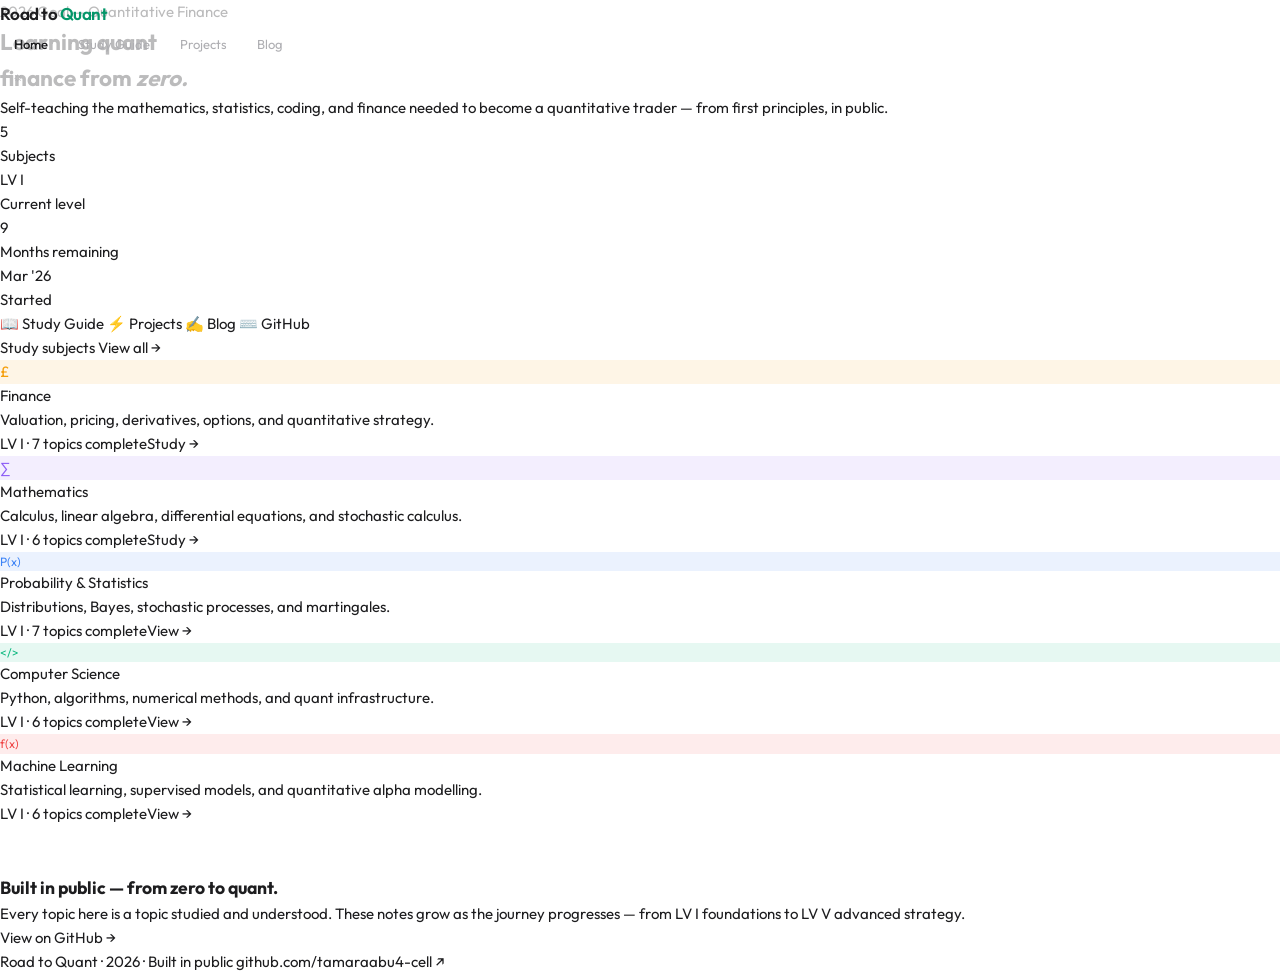
==== commit 69efa69f: "clean up of homepage and study guide" ====
--- a/index.html
+++ b/index.html
@@ -11,6 +11,21 @@
 :root {
   --font: 'Outfit', -apple-system, BlinkMacSystemFont, sans-serif;
   --mono: 'DM Mono', 'Courier New', monospace;
+  --bg:       #ffffff;
+  --bg2:      #f5f5f7;
+  --bg3:      #e8e8ed;
+  --surface:  #f5f5f7;
+  --border:   rgba(0,0,0,0.08);
+  --border-h: rgba(0,0,0,0.15);
+  --tx1:      #1d1d1f;
+  --tx2:      #6e6e73;
+  --tx3:      #aeaeb2;
+  --green:    #059669;
+  --green-glow: rgba(5,150,105,0.1);
+  --green-dim:  rgba(5,150,105,0.06);
+  --r: 10px; --r-lg: 16px; --r-xl: 24px;
+}
+[data-theme="dark"] {
   --bg:       #09090b;
   --bg2:      #131316;
   --bg3:      #1c1c21;
@@ -23,7 +38,6 @@
   --green:    #10b981;
   --green-glow: rgba(16,185,129,0.15);
   --green-dim:  rgba(16,185,129,0.08);
-  --r: 10px; --r-lg: 16px; --r-xl: 24px;
 }
 *,*::before,*::after{box-sizing:border-box;margin:0;padding:0}
 html{scroll-behavior:smooth}
@@ -38,7 +52,8 @@
 .reveal-d3{transition-delay:0.24s}
 .reveal-d4{transition-delay:0.32s}
 
-.nav{position:fixed;top:0;left:0;right:0;z-index:200;background:rgba(9,9,11,0.7);backdrop-filter:saturate(180%) blur(20px);-webkit-backdrop-filter:saturate(180%) blur(20px);border-bottom:0.5px solid var(--border);height:56px;display:flex;align-items:center;padding:0 clamp(20px,4vw,48px)}
+.nav{position:fixed;top:0;left:0;right:0;z-index:200;background:rgba(255,255,255,0.7);
+  [data-theme="dark"] .nav{background:rgba(9,9,11,0.7)}
 .nav-logo{font-size:17px;font-weight:600;letter-spacing:-0.03em;margin-right:auto}.nav-logo span{color:var(--green)}
 .nav-links{display:flex;gap:2px}
 .nav-link{padding:7px 14px;font-size:13px;font-weight:400;color:var(--tx3);border-radius:var(--r);transition:color 0.2s,background 0.2s}
@@ -111,8 +126,9 @@
     <a class="nav-link active" href="index.html">Home</a>
     <a class="nav-link" href="study-guide/study-guide.html">Study Guide</a>
     <a class="nav-link" href="projects/projects.html">Projects</a>
-    <a class="nav-link" href="blog/blog.html">Blog</a>
+   <a class="nav-link" href="blog/blog.html">Blog</a>
   </div>
+  <button onclick="toggleTheme()" style="padding:6px 12px;font-size:13px;color:var(--tx3);background:none;border:none;cursor:pointer;font-family:var(--font)">☼</button>
 </nav>
 
 <div class="container">
@@ -161,26 +177,26 @@
         <div class="level-bar"><div class="lv on"></div><div class="lv"></div><div class="lv"></div><div class="lv"></div><div class="lv"></div></div>
         <div class="s-foot"><span class="s-progress">LV I · 6 topics complete</span><span class="s-cta">Study →</span></div>
       </a>
-      <a class="subject-card reveal reveal-d3" href="study-guide/study-guide.html">
+      <a class="subject-card reveal reveal-d3" href="study-guide/Probability/probability-lv1.html">
         <div class="s-icon" style="background:rgba(59,130,246,0.1);color:#3b82f6;font-size:12px">P(x)</div>
         <div class="s-name">Probability & Statistics</div>
         <div class="s-desc">Distributions, Bayes, stochastic processes, and martingales.</div>
-        <div class="level-bar"><div class="lv partial"></div><div class="lv"></div><div class="lv"></div><div class="lv"></div><div class="lv"></div></div>
-        <div class="s-foot"><span class="s-progress">LV I · Coming soon</span><span class="s-cta">View →</span></div>
-      </a>
-      <a class="subject-card reveal reveal-d1" href="study-guide/study-guide.html">
+        <div class="level-bar"><div class="lv on"></div><div class="lv"></div><div class="lv"></div><div class="lv"></div><div class="lv"></div></div>
+        <div class="s-foot"><span class="s-progress">LV I · 7 topics complete</span><span class="s-cta">View →</span></div>
+      </a>
+      <a class="subject-card reveal reveal-d1" href="study-guide/CS/cs-lv1.html">
         <div class="s-icon" style="background:rgba(16,185,129,0.1);color:#10b981;font-size:12px">&lt;/&gt;</div>
         <div class="s-name">Computer Science</div>
         <div class="s-desc">Python, algorithms, numerical methods, and quant infrastructure.</div>
-        <div class="level-bar"><div class="lv partial"></div><div class="lv"></div><div class="lv"></div><div class="lv"></div><div class="lv"></div></div>
-        <div class="s-foot"><span class="s-progress">LV I · Coming soon</span><span class="s-cta">View →</span></div>
-      </a>
-      <a class="subject-card reveal reveal-d2" href="study-guide/study-guide.html">
+        <div class="level-bar"><div class="lv on"></div><div class="lv"></div><div class="lv"></div><div class="lv"></div><div class="lv"></div></div>
+        <div class="s-foot"><span class="s-progress">LV I · 6 topics complete</span><span class="s-cta">View →</span></div>
+      </a>
+      <a class="subject-card reveal reveal-d2" href="study-guide/ML/ml-lv1.html">
         <div class="s-icon" style="background:rgba(239,68,68,0.1);color:#ef4444;font-size:12px">f(x)</div>
         <div class="s-name">Machine Learning</div>
         <div class="s-desc">Statistical learning, supervised models, and quantitative alpha modelling.</div>
-        <div class="level-bar"><div class="lv partial"></div><div class="lv"></div><div class="lv"></div><div class="lv"></div><div class="lv"></div></div>
-        <div class="s-foot"><span class="s-progress">LV I · Coming soon</span><span class="s-cta">View →</span></div>
+        <div class="level-bar"><div class="lv on"></div><div class="lv"></div><div class="lv"></div><div class="lv"></div><div class="lv"></div></div>
+        <div class="s-foot"><span class="s-progress">LV I · 6 topics complete</span><span class="s-cta">View →</span></div>
       </a>
     </div>
     <div class="callout reveal" style="margin-top:48px">
@@ -199,6 +215,14 @@
 </footer>
 
 <script>
+function toggleTheme(){
+  const isDark = document.documentElement.getAttribute('data-theme') === 'dark';
+  document.documentElement.setAttribute('data-theme', isDark ? 'light' : 'dark');
+}
+if(window.matchMedia && window.matchMedia('(prefers-color-scheme: dark)').matches){
+  document.documentElement.setAttribute('data-theme','dark');
+}
+
 const observer = new IntersectionObserver((entries) => {
   entries.forEach(entry => { if (entry.isIntersecting) entry.target.classList.add('visible'); });
 }, { threshold: 0.1, rootMargin: '0px 0px -40px 0px' });
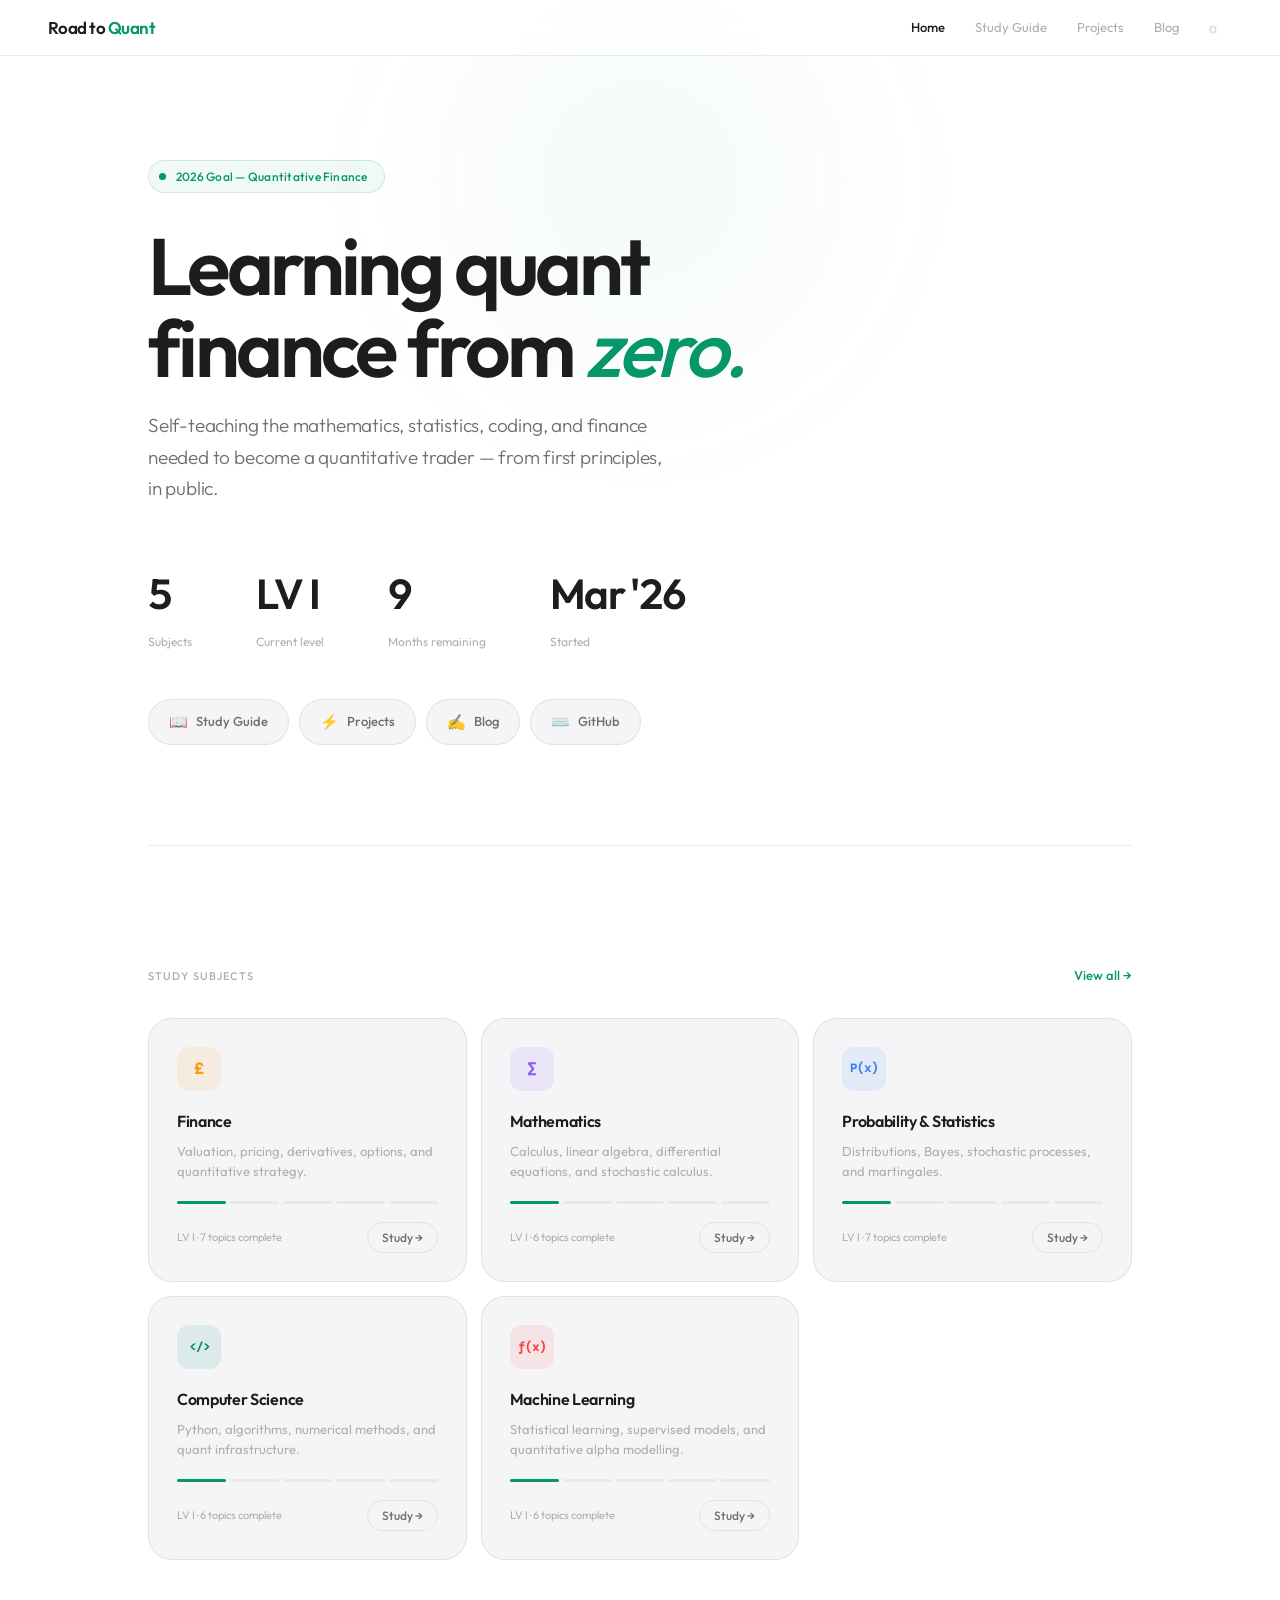
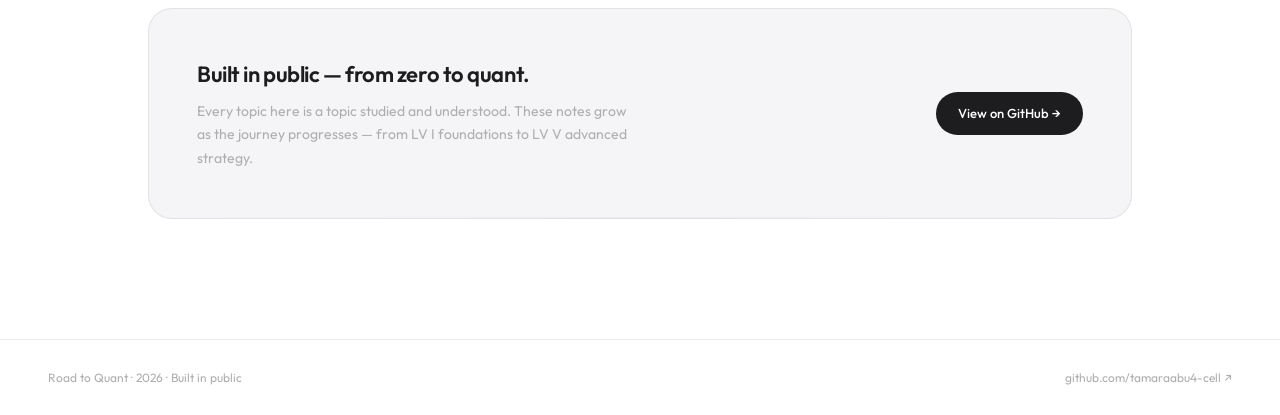
==== commit c12781f2: "fixing an error" ====
--- a/index.html
+++ b/index.html
@@ -11,60 +11,41 @@
 :root {
   --font: 'Outfit', -apple-system, BlinkMacSystemFont, sans-serif;
   --mono: 'DM Mono', 'Courier New', monospace;
-  --bg:       #ffffff;
-  --bg2:      #f5f5f7;
-  --bg3:      #e8e8ed;
-  --surface:  #f5f5f7;
-  --border:   rgba(0,0,0,0.08);
-  --border-h: rgba(0,0,0,0.15);
-  --tx1:      #1d1d1f;
-  --tx2:      #6e6e73;
-  --tx3:      #aeaeb2;
-  --green:    #059669;
-  --green-glow: rgba(5,150,105,0.1);
-  --green-dim:  rgba(5,150,105,0.06);
+  --bg: #ffffff; --bg2: #f5f5f7; --bg3: #e8e8ed;
+  --surface: #f5f5f7;
+  --border: rgba(0,0,0,0.08); --border-h: rgba(0,0,0,0.15);
+  --tx1: #1d1d1f; --tx2: #6e6e73; --tx3: #aeaeb2;
+  --green: #059669; --green-glow: rgba(5,150,105,0.1); --green-dim: rgba(5,150,105,0.06);
   --r: 10px; --r-lg: 16px; --r-xl: 24px;
 }
 [data-theme="dark"] {
-  --bg:       #09090b;
-  --bg2:      #131316;
-  --bg3:      #1c1c21;
-  --surface:  #18181b;
-  --border:   rgba(255,255,255,0.06);
-  --border-h: rgba(255,255,255,0.12);
-  --tx1:      #fafafa;
-  --tx2:      #a1a1aa;
-  --tx3:      #52525b;
-  --green:    #10b981;
-  --green-glow: rgba(16,185,129,0.15);
-  --green-dim:  rgba(16,185,129,0.08);
+  --bg: #09090b; --bg2: #131316; --bg3: #1c1c21;
+  --surface: #18181b;
+  --border: rgba(255,255,255,0.06); --border-h: rgba(255,255,255,0.12);
+  --tx1: #fafafa; --tx2: #a1a1aa; --tx3: #52525b;
+  --green: #10b981; --green-glow: rgba(16,185,129,0.15); --green-dim: rgba(16,185,129,0.08);
 }
 *,*::before,*::after{box-sizing:border-box;margin:0;padding:0}
 html{scroll-behavior:smooth}
 body{font-family:var(--font);background:var(--bg);color:var(--tx1);font-size:15px;line-height:1.6;-webkit-font-smoothing:antialiased;overflow-x:hidden}
 a{color:inherit;text-decoration:none}
 button{font-family:var(--font);cursor:pointer;border:none;background:none}
-
 .reveal{opacity:0;transform:translateY(28px);transition:opacity 0.7s cubic-bezier(0.16,1,0.3,1),transform 0.7s cubic-bezier(0.16,1,0.3,1)}
 .reveal.visible{opacity:1;transform:translateY(0)}
-.reveal-d1{transition-delay:0.08s}
-.reveal-d2{transition-delay:0.16s}
-.reveal-d3{transition-delay:0.24s}
-.reveal-d4{transition-delay:0.32s}
-
-.nav{position:fixed;top:0;left:0;right:0;z-index:200;background:rgba(255,255,255,0.7);
-  [data-theme="dark"] .nav{background:rgba(9,9,11,0.7)}
+.reveal-d1{transition-delay:0.08s}.reveal-d2{transition-delay:0.16s}.reveal-d3{transition-delay:0.24s}.reveal-d4{transition-delay:0.32s}
+.nav{position:fixed;top:0;left:0;right:0;z-index:200;background:rgba(255,255,255,0.7);backdrop-filter:saturate(180%) blur(20px);-webkit-backdrop-filter:saturate(180%) blur(20px);border-bottom:0.5px solid var(--border);height:56px;display:flex;align-items:center;padding:0 clamp(20px,4vw,48px)}
+[data-theme="dark"] .nav{background:rgba(9,9,11,0.7)}
 .nav-logo{font-size:17px;font-weight:600;letter-spacing:-0.03em;margin-right:auto}.nav-logo span{color:var(--green)}
 .nav-links{display:flex;gap:2px}
 .nav-link{padding:7px 14px;font-size:13px;font-weight:400;color:var(--tx3);border-radius:var(--r);transition:color 0.2s,background 0.2s}
-.nav-link:hover{background:rgba(255,255,255,0.04);color:var(--tx2)}
+.nav-link:hover{background:var(--bg2);color:var(--tx2)}
 .nav-link.active{color:var(--tx1);font-weight:500}
-
+.theme-btn{padding:6px 12px;font-size:15px;color:var(--tx3);border-radius:var(--r);transition:color 0.2s,background 0.2s}
+.theme-btn:hover{background:var(--bg2);color:var(--tx2)}
 .container{max-width:1080px;margin:0 auto;padding:0 clamp(20px,4vw,48px)}
-
 .hero{padding:160px 0 100px;position:relative}
 .hero::before{content:'';position:absolute;top:-120px;left:50%;transform:translateX(-50%);width:600px;height:600px;background:radial-gradient(circle,var(--green-glow) 0%,transparent 70%);pointer-events:none;opacity:0.5;filter:blur(60px)}
-.hero-kicker{display:inline-flex;align-items:center;gap:10px;padding:6px 16px 6px 10px;background:var(--green-dim);border:0.5px solid rgba(16,185,129,0.15);border-radius:980px;margin-bottom:32px}
+.hero-kicker{display:inline-flex;align-items:center;gap:10px;padding:6px 16px 6px 10px;background:var(--green-dim);border:0.5px solid rgba(5,150,105,0.15);border-radius:980px;margin-bottom:32px}
 .kicker-dot{width:7px;height:7px;border-radius:50%;background:var(--green);animation:pulse 2.5s ease-in-out infinite}
 @keyframes pulse{0%,100%{opacity:1;transform:scale(1)}50%{opacity:0.5;transform:scale(0.85)}}
 .kicker-text{font-size:12px;font-weight:500;color:var(--green);letter-spacing:0.02em}
@@ -78,18 +59,15 @@
 .quick-link{display:inline-flex;align-items:center;gap:8px;padding:10px 20px;font-size:13px;font-weight:500;color:var(--tx2);background:var(--surface);border:0.5px solid var(--border);border-radius:980px;transition:border-color 0.2s,color 0.2s,background 0.2s}
 .quick-link:hover{border-color:var(--border-h);color:var(--tx1);background:var(--bg3)}
 .ql-icon{font-size:15px}
-
 .section{padding:0 0 120px}
 .section-header{display:flex;align-items:baseline;justify-content:space-between;margin-bottom:32px}
 .section-label{font-size:11px;font-weight:500;text-transform:uppercase;letter-spacing:0.1em;color:var(--tx3)}
 .section-link{font-size:13px;color:var(--green);font-weight:500;transition:opacity 0.15s}
 .section-link:hover{opacity:0.7}
-
 .subject-grid{display:grid;grid-template-columns:repeat(auto-fill,minmax(260px,1fr));gap:14px}
 .subject-card{background:var(--surface);border:0.5px solid var(--border);border-radius:var(--r-xl);padding:28px;display:block;transition:border-color 0.25s,transform 0.25s,box-shadow 0.25s;position:relative;overflow:hidden}
-.subject-card::before{content:'';position:absolute;top:0;left:0;right:0;height:1px;background:linear-gradient(90deg,transparent,rgba(255,255,255,0.06),transparent);opacity:0;transition:opacity 0.25s}
-.subject-card:hover{border-color:var(--border-h);transform:translateY(-3px);box-shadow:0 16px 48px -12px rgba(0,0,0,0.5)}
-.subject-card:hover::before{opacity:1}
+.subject-card:hover{border-color:var(--border-h);transform:translateY(-3px);box-shadow:0 16px 48px -12px rgba(0,0,0,0.08)}
+[data-theme="dark"] .subject-card:hover{box-shadow:0 16px 48px -12px rgba(0,0,0,0.5)}
 .s-icon{width:44px;height:44px;border-radius:12px;display:flex;align-items:center;justify-content:center;font-size:16px;font-weight:600;font-family:var(--mono);margin-bottom:18px}
 .s-name{font-size:16px;font-weight:600;letter-spacing:-0.02em;margin-bottom:6px}
 .s-desc{font-size:13px;color:var(--tx3);line-height:1.55;margin-bottom:20px}
@@ -99,44 +77,35 @@
 .s-foot{display:flex;align-items:center;justify-content:space-between}
 .s-progress{font-size:11px;color:var(--tx3)}
 .s-cta{font-size:12px;font-weight:500;color:var(--tx2);padding:5px 14px;border:0.5px solid var(--border);border-radius:980px;background:transparent;transition:background 0.15s,color 0.15s,border-color 0.15s}
-.subject-card:hover .s-cta{background:rgba(255,255,255,0.04);color:var(--tx1);border-color:var(--border-h)}
-
+.subject-card:hover .s-cta{background:var(--bg3);color:var(--tx1);border-color:var(--border-h)}
 .callout{background:var(--surface);border:0.5px solid var(--border);border-radius:var(--r-xl);padding:48px;display:flex;align-items:center;justify-content:space-between;gap:24px;flex-wrap:wrap;position:relative;overflow:hidden}
 .callout::after{content:'';position:absolute;bottom:0;left:48px;right:48px;height:1px;background:linear-gradient(90deg,transparent,var(--green-dim),transparent)}
 .callout-text h3{font-size:22px;font-weight:600;letter-spacing:-0.02em;margin-bottom:8px}
 .callout-text p{font-size:14px;color:var(--tx3);max-width:440px;line-height:1.65}
 .btn{display:inline-flex;align-items:center;gap:6px;padding:11px 22px;font-size:13px;font-weight:500;border-radius:980px;transition:all 0.2s;cursor:pointer}
 .btn-primary{background:var(--tx1);color:var(--bg);border:none}
-.btn-primary:hover{background:#d4d4d8;transform:scale(0.98)}
-
+.btn-primary:hover{opacity:0.85;transform:scale(0.98)}
 .divider{width:100%;height:0.5px;background:var(--border);margin:0 0 120px}
-
 .footer{border-top:0.5px solid var(--border);padding:28px clamp(20px,4vw,48px);display:flex;align-items:center;justify-content:space-between;font-size:12px;color:var(--tx3)}
 .footer a{transition:color 0.15s}.footer a:hover{color:var(--tx1)}
-
 @media(max-width:700px){.hero{padding:120px 0 60px}.stats-row{gap:24px}.callout{padding:28px}.footer{padding:20px;flex-direction:column;gap:8px;text-align:center}}
 @media(max-width:480px){.nav-links{display:none}}
 </style>
 </head>
 <body>
-
 <nav class="nav">
   <div class="nav-logo">Road to <span>Quant</span></div>
   <div class="nav-links">
     <a class="nav-link active" href="index.html">Home</a>
     <a class="nav-link" href="study-guide/study-guide.html">Study Guide</a>
     <a class="nav-link" href="projects/projects.html">Projects</a>
-   <a class="nav-link" href="blog/blog.html">Blog</a>
+    <a class="nav-link" href="blog/blog.html">Blog</a>
   </div>
-  <button onclick="toggleTheme()" style="padding:6px 12px;font-size:13px;color:var(--tx3);background:none;border:none;cursor:pointer;font-family:var(--font)">☼</button>
+  <button class="theme-btn" onclick="toggleTheme()" title="Toggle theme">&#9788;</button>
 </nav>
-
 <div class="container">
   <section class="hero">
-    <div class="hero-kicker reveal">
-      <div class="kicker-dot"></div>
-      <span class="kicker-text">2026 Goal — Quantitative Finance</span>
-    </div>
+    <div class="hero-kicker reveal"><div class="kicker-dot"></div><span class="kicker-text">2026 Goal — Quantitative Finance</span></div>
     <h1 class="hero-headline reveal reveal-d1">Learning quant<br>finance from <em>zero.</em></h1>
     <p class="hero-sub reveal reveal-d2">Self-teaching the mathematics, statistics, coding, and finance needed to become a quantitative trader — from first principles, in public.</p>
     <div class="stats-row reveal reveal-d3">
@@ -153,50 +122,40 @@
     </div>
   </section>
 </div>
-
 <div class="container"><div class="divider"></div></div>
-
 <div class="container">
   <section class="section">
-    <div class="section-header reveal">
-      <span class="section-label">Study subjects</span>
-      <a class="section-link" href="study-guide/study-guide.html">View all →</a>
-    </div>
+    <div class="section-header reveal"><span class="section-label">Study subjects</span><a class="section-link" href="study-guide/study-guide.html">View all →</a></div>
     <div class="subject-grid">
       <a class="subject-card reveal reveal-d1" href="study-guide/Finance/finance-lv1.html">
         <div class="s-icon" style="background:rgba(245,158,11,0.1);color:#f59e0b">£</div>
-        <div class="s-name">Finance</div>
-        <div class="s-desc">Valuation, pricing, derivatives, options, and quantitative strategy.</div>
+        <div class="s-name">Finance</div><div class="s-desc">Valuation, pricing, derivatives, options, and quantitative strategy.</div>
         <div class="level-bar"><div class="lv on"></div><div class="lv"></div><div class="lv"></div><div class="lv"></div><div class="lv"></div></div>
         <div class="s-foot"><span class="s-progress">LV I · 7 topics complete</span><span class="s-cta">Study →</span></div>
       </a>
       <a class="subject-card reveal reveal-d2" href="study-guide/Maths/maths-lv1.html">
         <div class="s-icon" style="background:rgba(139,92,246,0.1);color:#8b5cf6">∑</div>
-        <div class="s-name">Mathematics</div>
-        <div class="s-desc">Calculus, linear algebra, differential equations, and stochastic calculus.</div>
+        <div class="s-name">Mathematics</div><div class="s-desc">Calculus, linear algebra, differential equations, and stochastic calculus.</div>
         <div class="level-bar"><div class="lv on"></div><div class="lv"></div><div class="lv"></div><div class="lv"></div><div class="lv"></div></div>
         <div class="s-foot"><span class="s-progress">LV I · 6 topics complete</span><span class="s-cta">Study →</span></div>
       </a>
       <a class="subject-card reveal reveal-d3" href="study-guide/Probability/probability-lv1.html">
         <div class="s-icon" style="background:rgba(59,130,246,0.1);color:#3b82f6;font-size:12px">P(x)</div>
-        <div class="s-name">Probability & Statistics</div>
-        <div class="s-desc">Distributions, Bayes, stochastic processes, and martingales.</div>
+        <div class="s-name">Probability & Statistics</div><div class="s-desc">Distributions, Bayes, stochastic processes, and martingales.</div>
         <div class="level-bar"><div class="lv on"></div><div class="lv"></div><div class="lv"></div><div class="lv"></div><div class="lv"></div></div>
-        <div class="s-foot"><span class="s-progress">LV I · 7 topics complete</span><span class="s-cta">View →</span></div>
+        <div class="s-foot"><span class="s-progress">LV I · 7 topics complete</span><span class="s-cta">Study →</span></div>
       </a>
       <a class="subject-card reveal reveal-d1" href="study-guide/CS/cs-lv1.html">
-        <div class="s-icon" style="background:rgba(16,185,129,0.1);color:#10b981;font-size:12px">&lt;/&gt;</div>
-        <div class="s-name">Computer Science</div>
-        <div class="s-desc">Python, algorithms, numerical methods, and quant infrastructure.</div>
+        <div class="s-icon" style="background:rgba(5,150,105,0.1);color:#059669;font-size:12px">&lt;/&gt;</div>
+        <div class="s-name">Computer Science</div><div class="s-desc">Python, algorithms, numerical methods, and quant infrastructure.</div>
         <div class="level-bar"><div class="lv on"></div><div class="lv"></div><div class="lv"></div><div class="lv"></div><div class="lv"></div></div>
-        <div class="s-foot"><span class="s-progress">LV I · 6 topics complete</span><span class="s-cta">View →</span></div>
+        <div class="s-foot"><span class="s-progress">LV I · 6 topics complete</span><span class="s-cta">Study →</span></div>
       </a>
       <a class="subject-card reveal reveal-d2" href="study-guide/ML/ml-lv1.html">
         <div class="s-icon" style="background:rgba(239,68,68,0.1);color:#ef4444;font-size:12px">f(x)</div>
-        <div class="s-name">Machine Learning</div>
-        <div class="s-desc">Statistical learning, supervised models, and quantitative alpha modelling.</div>
+        <div class="s-name">Machine Learning</div><div class="s-desc">Statistical learning, supervised models, and quantitative alpha modelling.</div>
         <div class="level-bar"><div class="lv on"></div><div class="lv"></div><div class="lv"></div><div class="lv"></div><div class="lv"></div></div>
-        <div class="s-foot"><span class="s-progress">LV I · 6 topics complete</span><span class="s-cta">View →</span></div>
+        <div class="s-foot"><span class="s-progress">LV I · 6 topics complete</span><span class="s-cta">Study →</span></div>
       </a>
     </div>
     <div class="callout reveal" style="margin-top:48px">
@@ -208,12 +167,10 @@
     </div>
   </section>
 </div>
-
 <footer class="footer">
   <span>Road to Quant · 2026 · Built in public</span>
   <a href="https://github.com/tamaraabu4-cell/quant-study-notes" target="_blank">github.com/tamaraabu4-cell ↗</a>
 </footer>
-
 <script>
 function toggleTheme(){
   const isDark = document.documentElement.getAttribute('data-theme') === 'dark';
@@ -222,7 +179,6 @@
 if(window.matchMedia && window.matchMedia('(prefers-color-scheme: dark)').matches){
   document.documentElement.setAttribute('data-theme','dark');
 }
-
 const observer = new IntersectionObserver((entries) => {
   entries.forEach(entry => { if (entry.isIntersecting) entry.target.classList.add('visible'); });
 }, { threshold: 0.1, rootMargin: '0px 0px -40px 0px' });
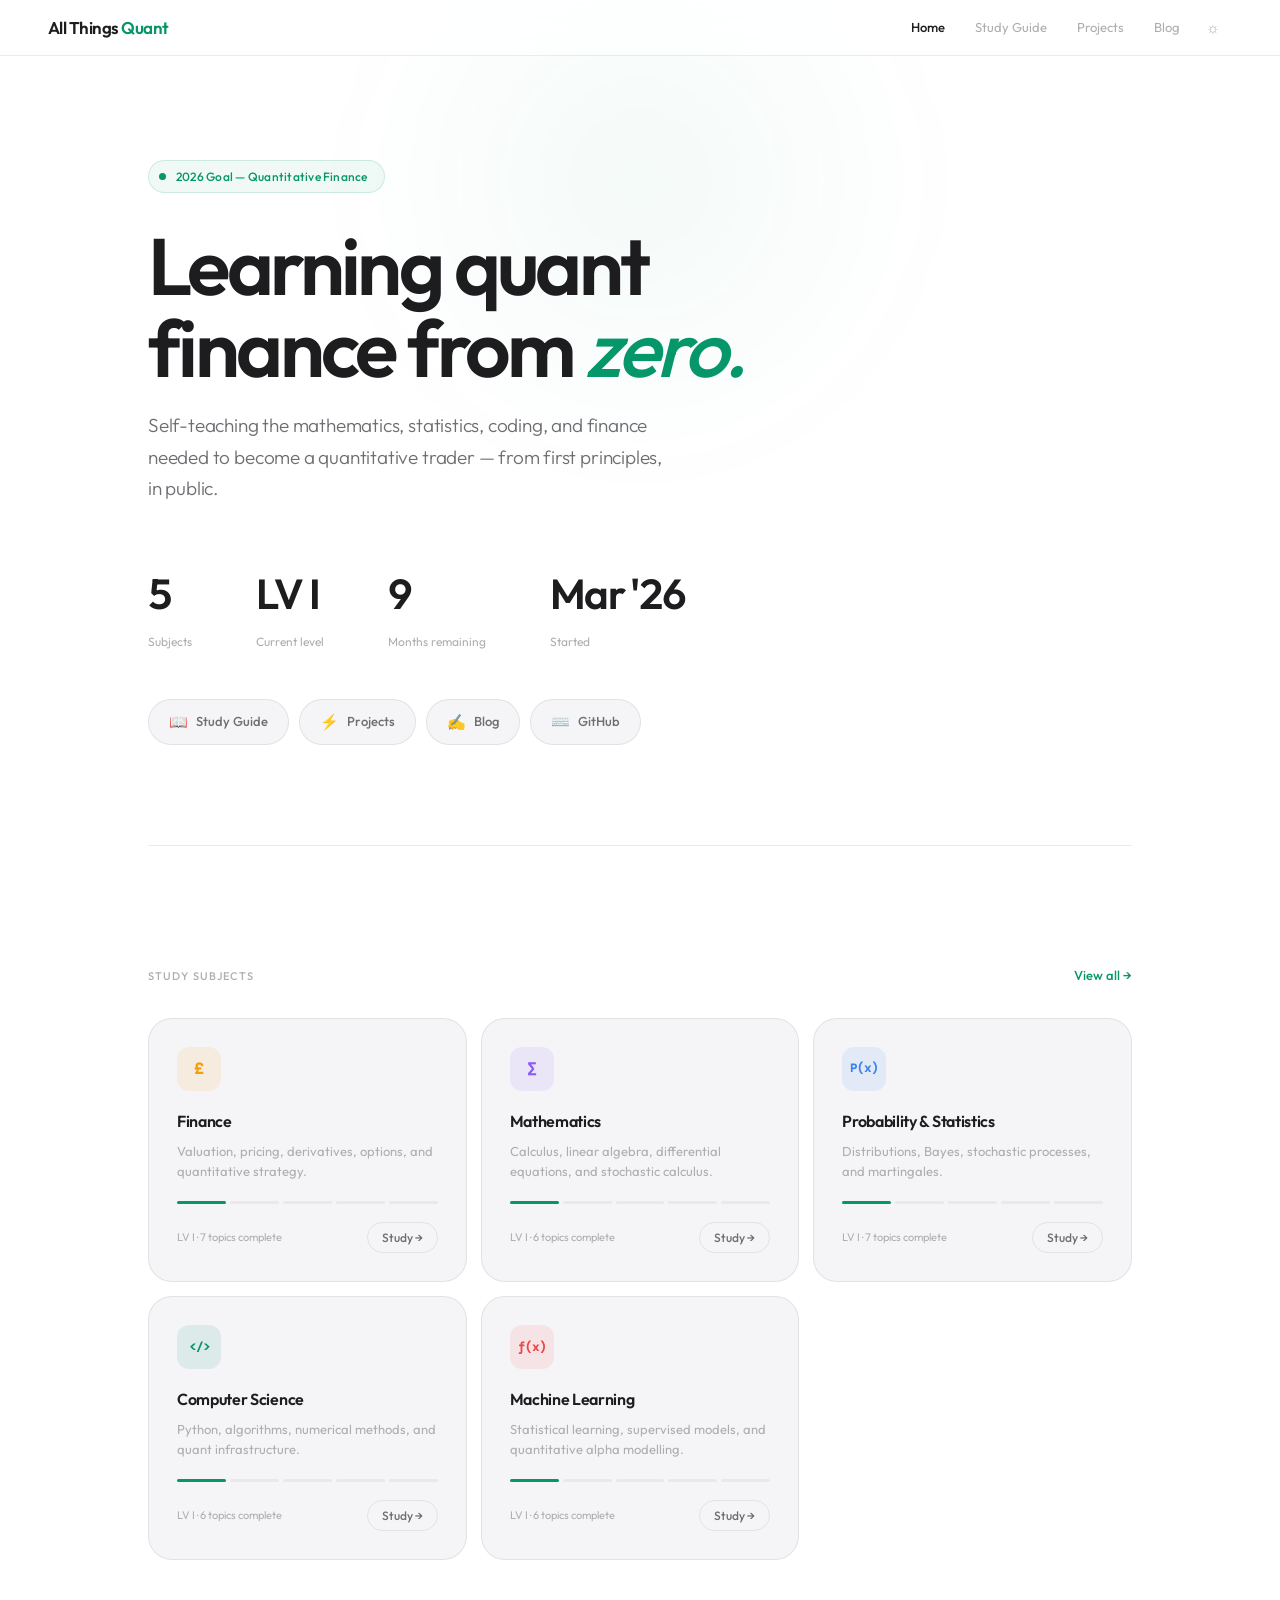
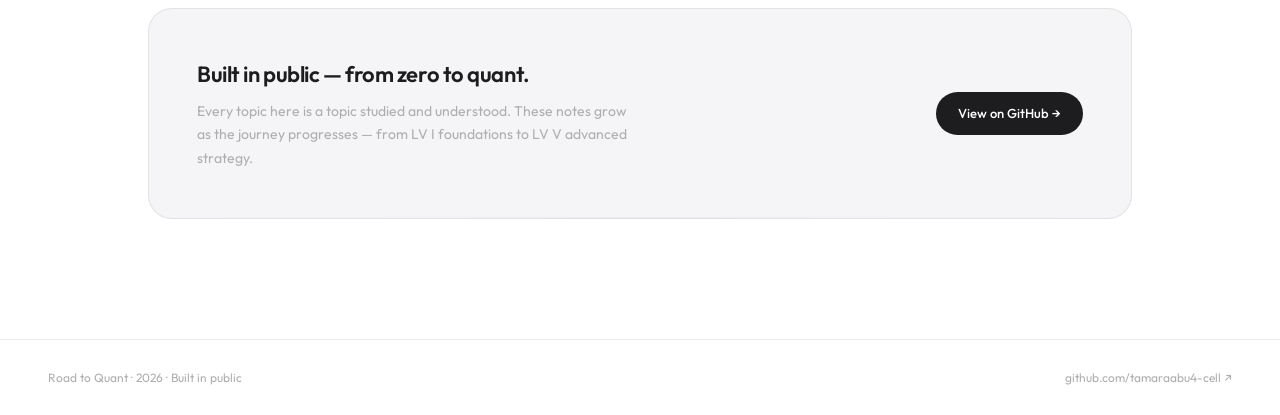
==== commit 76d4ac31: "hyperlinking the logo and changing the name" ====
--- a/index.html
+++ b/index.html
@@ -94,7 +94,7 @@
 </head>
 <body>
 <nav class="nav">
-  <div class="nav-logo">Road to <span>Quant</span></div>
+  <a href="index.html" class="nav-logo">All Things <span>Quant</span></a>
   <div class="nav-links">
     <a class="nav-link active" href="index.html">Home</a>
     <a class="nav-link" href="study-guide/study-guide.html">Study Guide</a>
@@ -139,19 +139,19 @@
         <div class="level-bar"><div class="lv on"></div><div class="lv"></div><div class="lv"></div><div class="lv"></div><div class="lv"></div></div>
         <div class="s-foot"><span class="s-progress">LV I · 6 topics complete</span><span class="s-cta">Study →</span></div>
       </a>
-      <a class="subject-card reveal reveal-d3" href="study-guide/Probability/probability-lv1.html">
+      <a class="subject-card reveal reveal-d3" href="study-guide/Probability%20&%20Statistics/probability-lv1.html">
         <div class="s-icon" style="background:rgba(59,130,246,0.1);color:#3b82f6;font-size:12px">P(x)</div>
         <div class="s-name">Probability & Statistics</div><div class="s-desc">Distributions, Bayes, stochastic processes, and martingales.</div>
         <div class="level-bar"><div class="lv on"></div><div class="lv"></div><div class="lv"></div><div class="lv"></div><div class="lv"></div></div>
         <div class="s-foot"><span class="s-progress">LV I · 7 topics complete</span><span class="s-cta">Study →</span></div>
       </a>
-      <a class="subject-card reveal reveal-d1" href="study-guide/CS/cs-lv1.html">
+      <a class="subject-card reveal reveal-d1" href="study-guide/Computer%20Science/cs-lv1.html">
         <div class="s-icon" style="background:rgba(5,150,105,0.1);color:#059669;font-size:12px">&lt;/&gt;</div>
         <div class="s-name">Computer Science</div><div class="s-desc">Python, algorithms, numerical methods, and quant infrastructure.</div>
         <div class="level-bar"><div class="lv on"></div><div class="lv"></div><div class="lv"></div><div class="lv"></div><div class="lv"></div></div>
         <div class="s-foot"><span class="s-progress">LV I · 6 topics complete</span><span class="s-cta">Study →</span></div>
       </a>
-      <a class="subject-card reveal reveal-d2" href="study-guide/ML/ml-lv1.html">
+      <a class="subject-card reveal reveal-d2" href="study-guide/Machine%20Learning/ml-lv1.html">
         <div class="s-icon" style="background:rgba(239,68,68,0.1);color:#ef4444;font-size:12px">f(x)</div>
         <div class="s-name">Machine Learning</div><div class="s-desc">Statistical learning, supervised models, and quantitative alpha modelling.</div>
         <div class="level-bar"><div class="lv on"></div><div class="lv"></div><div class="lv"></div><div class="lv"></div><div class="lv"></div></div>
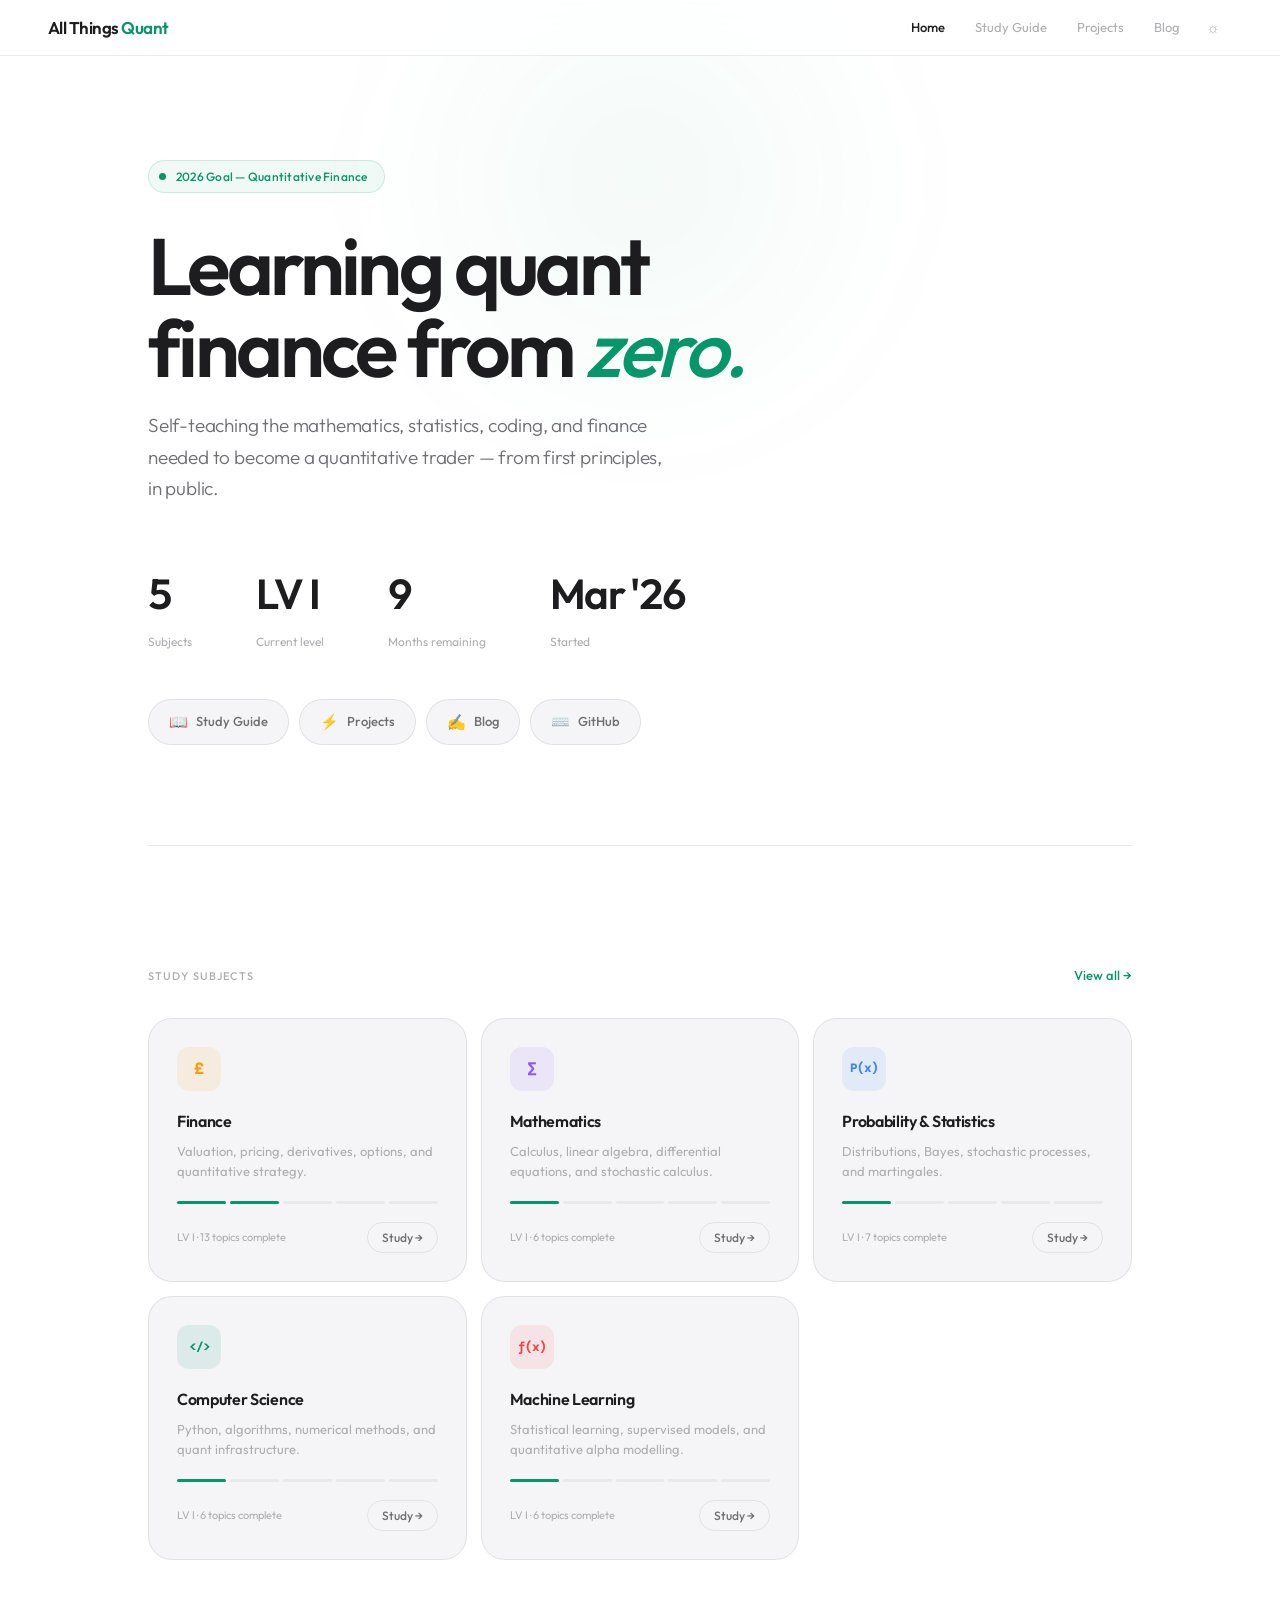
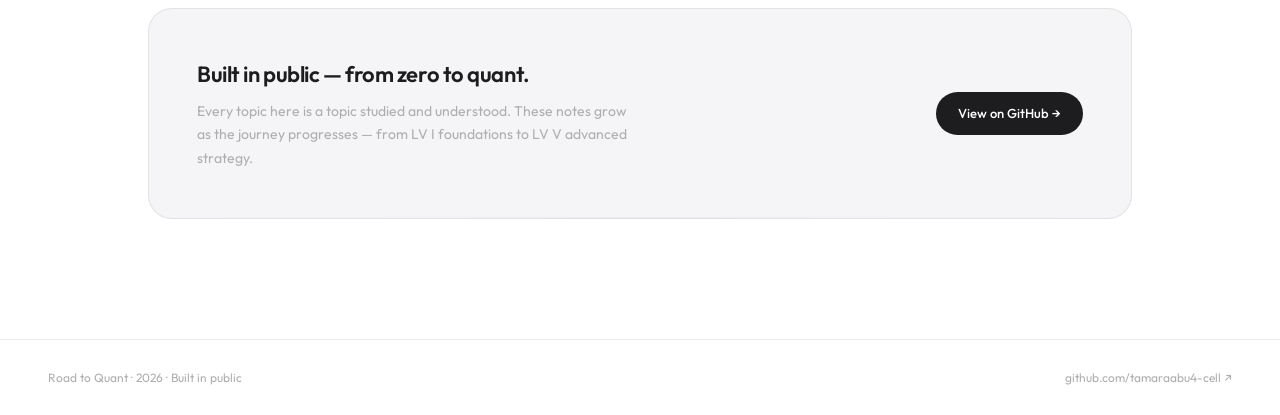
==== commit db6acda4: "linking lv2 to lv1 finance" ====
--- a/index.html
+++ b/index.html
@@ -130,8 +130,8 @@
       <a class="subject-card reveal reveal-d1" href="study-guide/Finance/finance-lv1.html">
         <div class="s-icon" style="background:rgba(245,158,11,0.1);color:#f59e0b">£</div>
         <div class="s-name">Finance</div><div class="s-desc">Valuation, pricing, derivatives, options, and quantitative strategy.</div>
-        <div class="level-bar"><div class="lv on"></div><div class="lv"></div><div class="lv"></div><div class="lv"></div><div class="lv"></div></div>
-        <div class="s-foot"><span class="s-progress">LV I · 7 topics complete</span><span class="s-cta">Study →</span></div>
+        <div class="level-bar"><div class="lv on"></div><div class="lv on"></div><div class="lv"></div><div class="lv"></div><div class="lv"></div></div>
+        <div class="s-foot"><span class="s-progress">LV I · 13 topics complete</span><span class="s-cta">Study →</span></div>
       </a>
       <a class="subject-card reveal reveal-d2" href="study-guide/Maths/maths-lv1.html">
         <div class="s-icon" style="background:rgba(139,92,246,0.1);color:#8b5cf6">∑</div>
